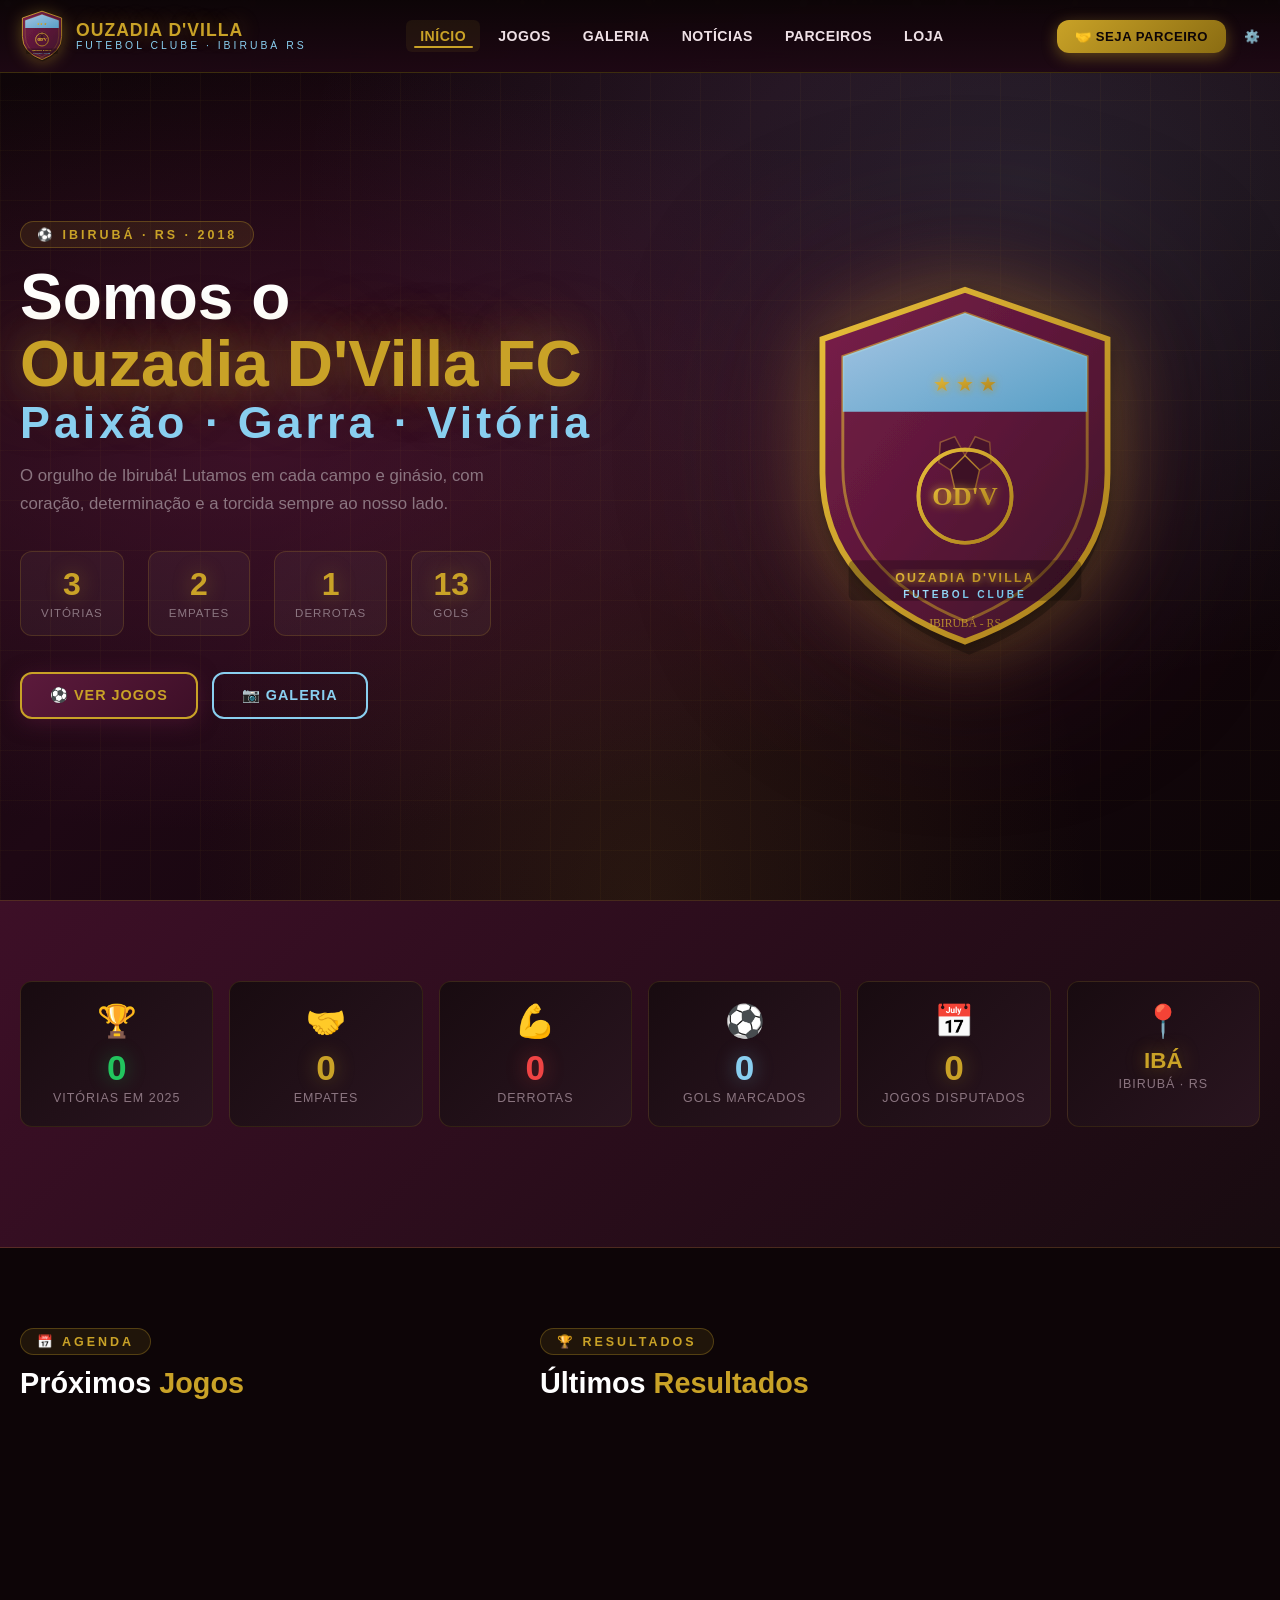
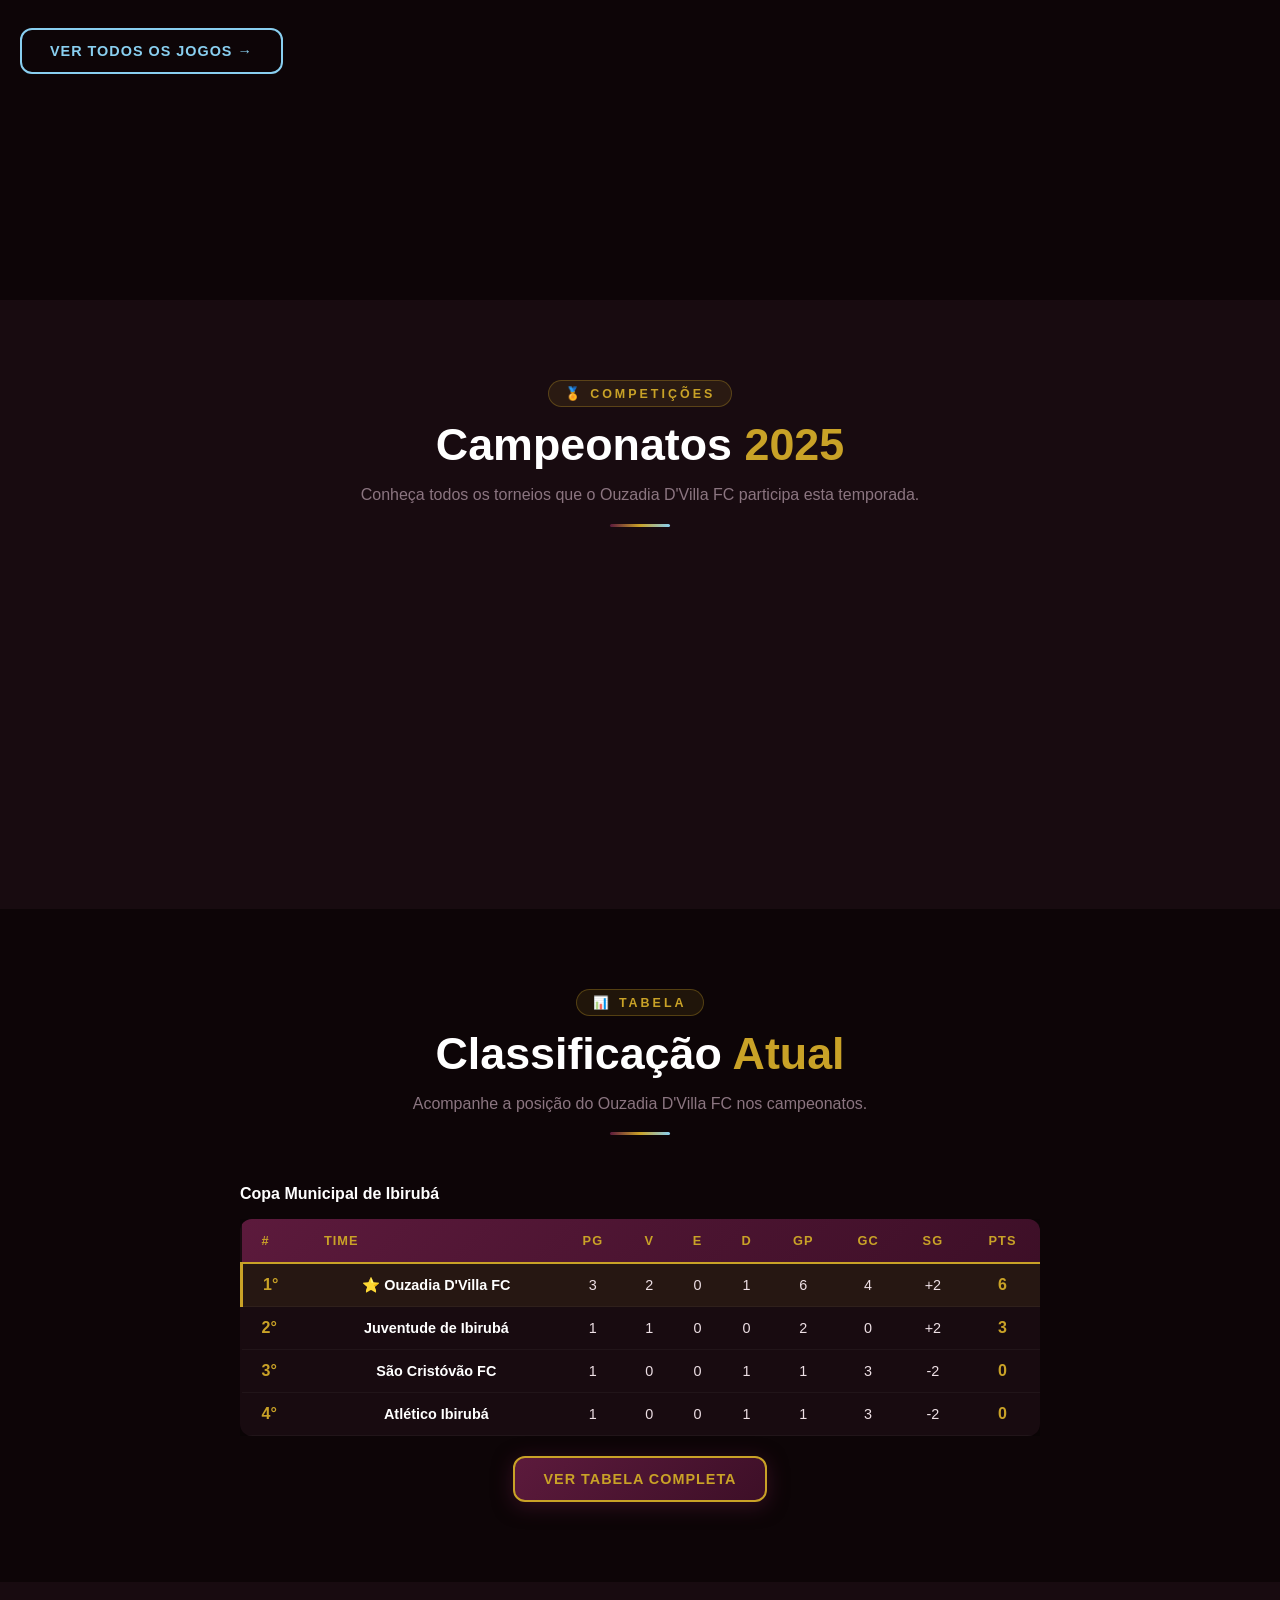
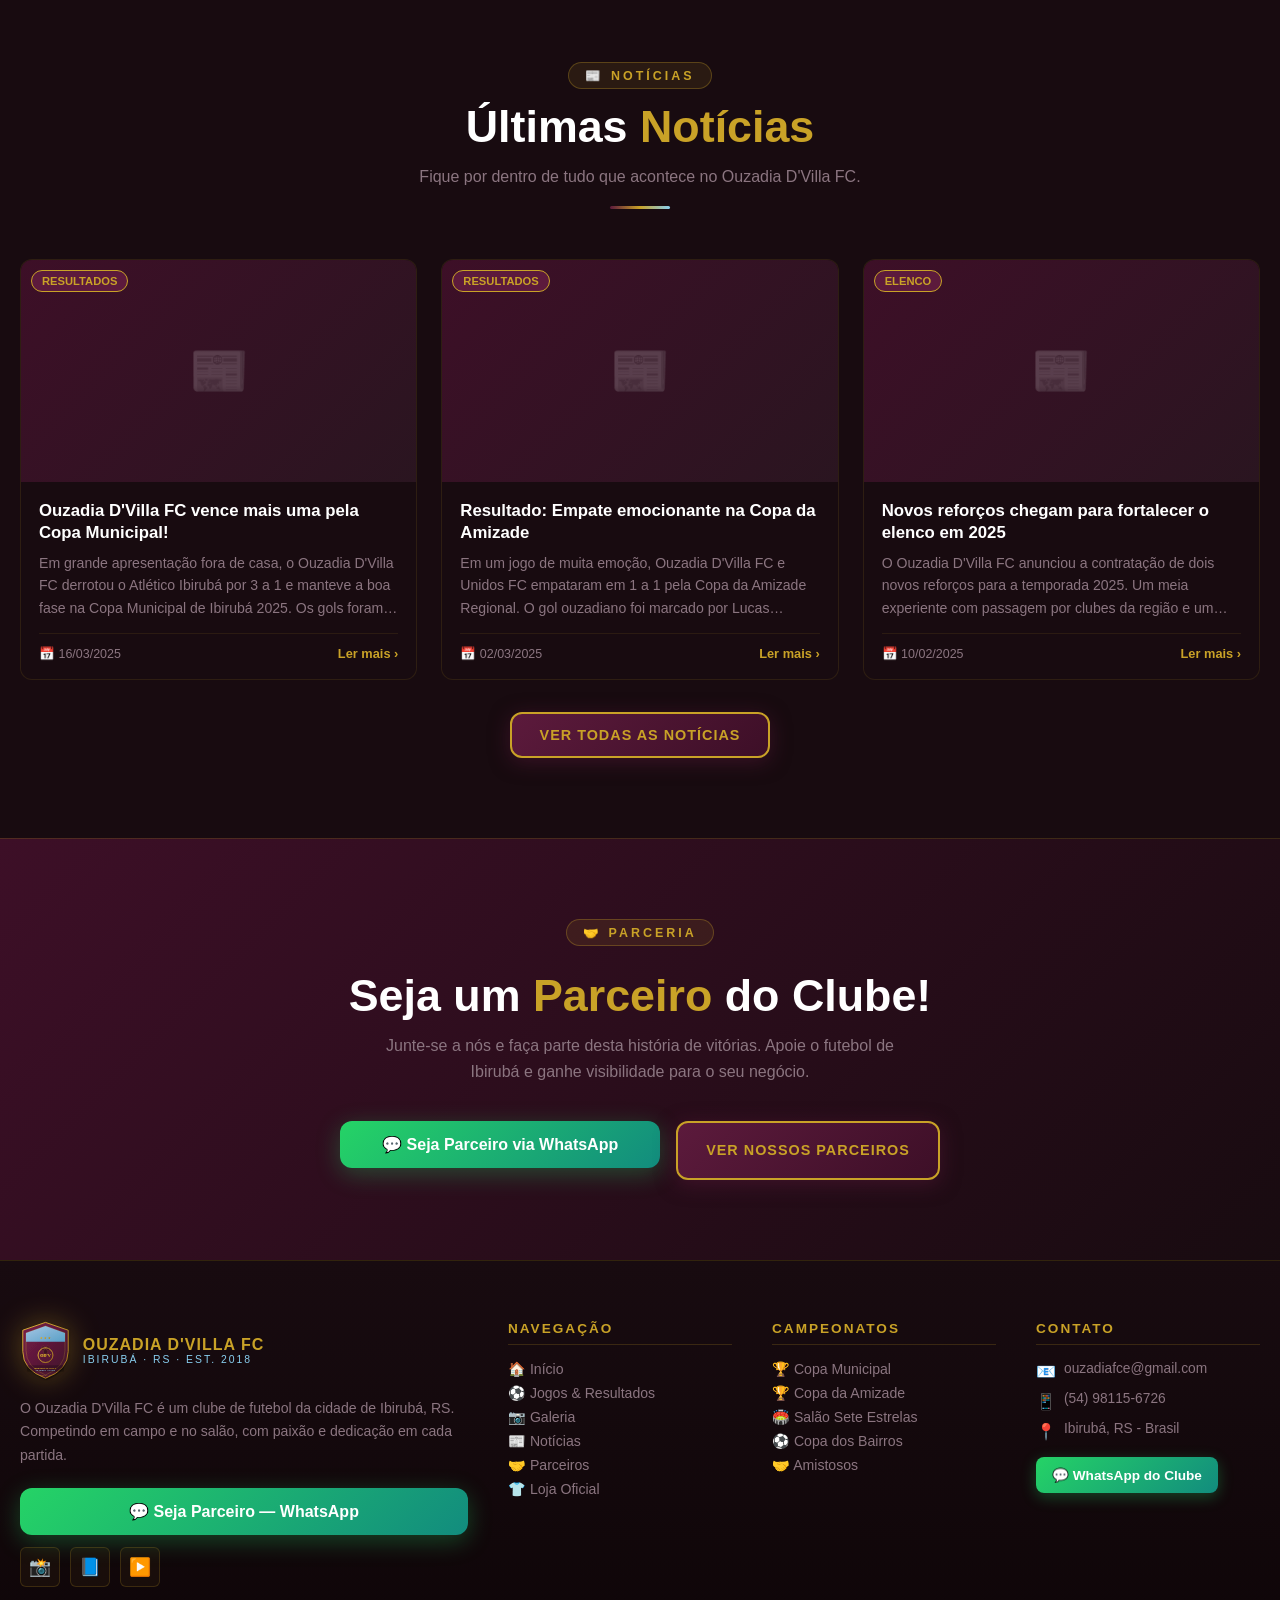
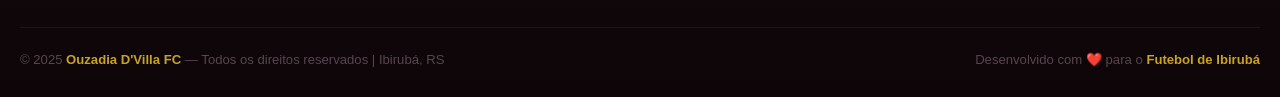
==== index.html @ b3c5124d "feat: site completo Ouzadia D'Villa FC - Ibirubá RS Site oficial completo com todas as páginas e pai" ====
<!DOCTYPE html>
<html lang="pt-BR">
<head>
  <meta charset="UTF-8">
  <meta name="viewport" content="width=device-width, initial-scale=1.0">
  <title>Ouzadia D'Villa FC - Ibirubá RS</title>
  <meta name="description" content="Site oficial do Ouzadia D'Villa FC - Ibirubá, RS. Resultados, classificação, elenco, notícias e muito mais.">
  <link rel="stylesheet" href="css/style.css">
  <link rel="icon" href="assets/escudo.svg" type="image/svg+xml">
</head>
<body data-page="home">

<!-- NAVBAR -->
<nav class="navbar">
  <div class="nav-container">
    <a href="index.html" class="nav-brand">
      <img src="assets/escudo.svg" alt="Ouzadia D'Villa FC">
      <div class="nav-brand-text">
        <span class="nav-brand-name">OUZADIA D'VILLA</span>
        <span class="nav-brand-sub">Futebol Clube · Ibirubá RS</span>
      </div>
    </a>
    <ul class="nav-links">
      <li><a href="index.html" class="active">Início</a></li>
      <li><a href="jogos.html">Jogos</a></li>
      <li><a href="galeria.html">Galeria</a></li>
      <li><a href="noticias.html">Notícias</a></li>
      <li><a href="parceiros.html">Parceiros</a></li>
      <li><a href="produtos.html">Loja</a></li>
    </ul>
    <div class="nav-actions">
      <a href="https://wa.me/54981156726?text=Olá!%20Quero%20ser%20parceiro%20do%20Ouzadia%20D'Villa%20FC!" target="_blank" class="btn-parceiro">🤝 Seja Parceiro</a>
      <a href="admin/login.html" style="color:var(--gray-light);font-size:0.8rem;text-decoration:none;margin-left:8px">⚙️</a>
    </div>
    <button class="nav-toggle" aria-label="Menu">
      <span></span><span></span><span></span>
    </button>
  </div>
</nav>

<!-- HERO -->
<section class="hero">
  <div class="hero-bg"></div>
  <div class="hero-grid"></div>
  <div class="hero-particles" id="hero-particles"></div>
  <div class="hero-content">
    <div class="hero-text">
      <div class="section-tag" style="margin-bottom:16px">⚽ Ibirubá · RS · 2018</div>
      <h1>
        <span class="line1">Somos o</span>
        <span class="line2">Ouzadia D'Villa FC</span>
        <span class="line3">Paixão · Garra · Vitória</span>
      </h1>
      <p>O orgulho de Ibirubá! Lutamos em cada campo e ginásio, com coração, determinação e a torcida sempre ao nosso lado.</p>
      <div class="hero-stats">
        <div class="hero-stat">
          <span class="num" id="stat-wins">0</span>
          <span class="label">Vitórias</span>
        </div>
        <div class="hero-stat">
          <span class="num" id="stat-draws">0</span>
          <span class="label">Empates</span>
        </div>
        <div class="hero-stat">
          <span class="num" id="stat-losses">0</span>
          <span class="label">Derrotas</span>
        </div>
        <div class="hero-stat">
          <span class="num" id="stat-goals">0</span>
          <span class="label">Gols</span>
        </div>
      </div>
      <div class="hero-actions">
        <a href="jogos.html" class="btn-primary">⚽ Ver Jogos</a>
        <a href="galeria.html" class="btn-secondary">📷 Galeria</a>
      </div>
    </div>
    <div class="hero-shield">
      <img src="assets/escudo.svg" alt="Escudo Ouzadia D'Villa FC" id="hero-shield">
    </div>
  </div>
</section>

<!-- STATS COUNTER -->
<section class="section-full" style="background:linear-gradient(135deg,var(--bordo-dark) 0%,var(--dark2) 100%);border-top:1px solid rgba(201,162,39,0.2);border-bottom:1px solid rgba(201,162,39,0.2)">
  <div class="section">
    <div class="stats-grid">
      <div class="stat-card wins">
        <span class="icon">🏆</span>
        <span class="val" data-counter="wins">0</span>
        <span class="lbl">Vitórias em 2025</span>
      </div>
      <div class="stat-card draws">
        <span class="icon">🤝</span>
        <span class="val" data-counter="draws">0</span>
        <span class="lbl">Empates</span>
      </div>
      <div class="stat-card losses">
        <span class="icon">💪</span>
        <span class="val" data-counter="losses">0</span>
        <span class="lbl">Derrotas</span>
      </div>
      <div class="stat-card goals">
        <span class="icon">⚽</span>
        <span class="val" data-counter="goalsFor">0</span>
        <span class="lbl">Gols Marcados</span>
      </div>
      <div class="stat-card">
        <span class="icon">📅</span>
        <span class="val" data-counter="total">0</span>
        <span class="lbl">Jogos Disputados</span>
      </div>
      <div class="stat-card">
        <span class="icon">📍</span>
        <span class="val" style="font-size:1.4rem">IBÁ</span>
        <span class="lbl">Ibirubá · RS</span>
      </div>
    </div>
  </div>
</section>

<!-- PRÓXIMOS JOGOS & ÚLTIMOS RESULTADOS -->
<section class="section">
  <div style="display:grid;grid-template-columns:1fr 1.5fr;gap:40px;align-items:start">
    <!-- Próximos Jogos -->
    <div>
      <div class="section-header" style="text-align:left;margin-bottom:24px">
        <span class="section-tag">📅 Agenda</span>
        <h2 class="section-title" style="font-size:1.8rem">Próximos <span>Jogos</span></h2>
      </div>
      <div id="upcoming-games"></div>
      <a href="jogos.html" class="btn-secondary" style="margin-top:16px;display:inline-flex">Ver todos os jogos →</a>
    </div>
    <!-- Últimos Resultados -->
    <div>
      <div class="section-header" style="text-align:left;margin-bottom:24px">
        <span class="section-tag">🏆 Resultados</span>
        <h2 class="section-title" style="font-size:1.8rem">Últimos <span>Resultados</span></h2>
      </div>
      <div id="last-results" style="display:grid;grid-template-columns:1fr 1fr;gap:12px"></div>
    </div>
  </div>
</section>

<!-- CAMPEONATOS -->
<div class="section-full">
  <div class="section">
    <div class="section-header">
      <span class="section-tag">🏅 Competições</span>
      <h2 class="section-title">Campeonatos <span>2025</span></h2>
      <p class="section-subtitle">Conheça todos os torneios que o Ouzadia D'Villa FC participa esta temporada.</p>
      <div class="section-line"></div>
    </div>
    <div id="championships-home" class="grid-3" style="margin-bottom:32px"></div>
  </div>
</div>

<!-- CLASSIFICAÇÃO -->
<section class="section">
  <div class="section-header">
    <span class="section-tag">📊 Tabela</span>
    <h2 class="section-title">Classificação <span>Atual</span></h2>
    <p class="section-subtitle">Acompanhe a posição do Ouzadia D'Villa FC nos campeonatos.</p>
    <div class="section-line"></div>
  </div>
  <div style="max-width:800px;margin:0 auto">
    <div id="classification-home"></div>
    <div style="text-align:center;margin-top:20px">
      <a href="jogos.html" class="btn-primary">Ver tabela completa</a>
    </div>
  </div>
</section>

<!-- NOTÍCIAS -->
<div class="section-full">
  <div class="section">
    <div class="section-header">
      <span class="section-tag">📰 Notícias</span>
      <h2 class="section-title">Últimas <span>Notícias</span></h2>
      <p class="section-subtitle">Fique por dentro de tudo que acontece no Ouzadia D'Villa FC.</p>
      <div class="section-line"></div>
    </div>
    <div id="news-home" class="grid-3"></div>
    <div style="text-align:center;margin-top:32px">
      <a href="noticias.html" class="btn-primary">Ver todas as notícias</a>
    </div>
  </div>
</div>

<!-- SEJA PARCEIRO CTA -->
<section style="padding:80px 20px;background:linear-gradient(135deg,var(--bordo-dark) 0%,var(--dark2) 100%);border-top:1px solid rgba(201,162,39,0.2);text-align:center">
  <div style="max-width:700px;margin:0 auto">
    <span class="section-tag">🤝 Parceria</span>
    <h2 class="section-title" style="margin-top:12px">Seja um <span>Parceiro</span> do Clube!</h2>
    <p class="section-subtitle" style="margin-bottom:36px">Junte-se a nós e faça parte desta história de vitórias. Apoie o futebol de Ibirubá e ganhe visibilidade para o seu negócio.</p>
    <div style="display:flex;gap:16px;justify-content:center;flex-wrap:wrap">
      <a href="https://wa.me/54981156726?text=Olá!%20Quero%20ser%20parceiro%20do%20Ouzadia%20D'Villa%20FC!" target="_blank" class="btn-parceiro-big" style="max-width:320px">
        💬 Seja Parceiro via WhatsApp
      </a>
      <a href="parceiros.html" class="btn-primary">Ver nossos parceiros</a>
    </div>
  </div>
</section>

<!-- FOOTER -->
<footer class="footer">
  <div class="footer-grid">
    <div class="footer-brand">
      <div class="footer-logo">
        <img src="assets/escudo.svg" alt="Ouzadia D'Villa FC">
        <div class="footer-logo-text">
          <div class="name">OUZADIA D'VILLA FC</div>
          <div class="sub">Ibirubá · RS · Est. 2018</div>
        </div>
      </div>
      <p class="footer-desc">O Ouzadia D'Villa FC é um clube de futebol da cidade de Ibirubá, RS. Competindo em campo e no salão, com paixão e dedicação em cada partida.</p>
      <a href="https://wa.me/54981156726?text=Olá!%20Quero%20ser%20parceiro%20do%20Ouzadia%20D'Villa%20FC!" target="_blank" class="btn-parceiro-big">💬 Seja Parceiro — WhatsApp</a>
      <div class="footer-socials">
        <a href="https://instagram.com/ouzadiadvilla" target="_blank" class="footer-social-btn" title="Instagram">📸</a>
        <a href="https://facebook.com/ouzadiadvilla" target="_blank" class="footer-social-btn" title="Facebook">📘</a>
        <a href="https://youtube.com" target="_blank" class="footer-social-btn" title="YouTube">▶️</a>
      </div>
    </div>
    <div class="footer-col">
      <h4>Navegação</h4>
      <ul class="footer-links">
        <li><a href="index.html">🏠 Início</a></li>
        <li><a href="jogos.html">⚽ Jogos & Resultados</a></li>
        <li><a href="galeria.html">📷 Galeria</a></li>
        <li><a href="noticias.html">📰 Notícias</a></li>
        <li><a href="parceiros.html">🤝 Parceiros</a></li>
        <li><a href="produtos.html">👕 Loja Oficial</a></li>
      </ul>
    </div>
    <div class="footer-col">
      <h4>Campeonatos</h4>
      <ul class="footer-links">
        <li><a href="jogos.html">🏆 Copa Municipal</a></li>
        <li><a href="jogos.html">🏆 Copa da Amizade</a></li>
        <li><a href="jogos.html">🏟️ Salão Sete Estrelas</a></li>
        <li><a href="jogos.html">⚽ Copa dos Bairros</a></li>
        <li><a href="jogos.html">🤝 Amistosos</a></li>
      </ul>
    </div>
    <div class="footer-col">
      <h4>Contato</h4>
      <div class="footer-contact-item"><span class="icon">📧</span><span>ouzadiafce@gmail.com</span></div>
      <div class="footer-contact-item"><span class="icon">📱</span><span>(54) 98115-6726</span></div>
      <div class="footer-contact-item"><span class="icon">📍</span><span>Ibirubá, RS - Brasil</span></div>
      <div style="margin-top:16px">
        <a href="https://wa.me/54981156726" target="_blank" class="btn-whatsapp" style="border-radius:8px;padding:10px 16px;font-size:0.85rem">
          💬 WhatsApp do Clube
        </a>
      </div>
    </div>
  </div>
  <div class="footer-bottom">
    <p>© 2025 <strong>Ouzadia D'Villa FC</strong> — Todos os direitos reservados | Ibirubá, RS</p>
    <p>Desenvolvido com ❤️ para o <strong>Futebol de Ibirubá</strong></p>
  </div>
</footer>

<div class="toast-container"></div>
<script src="js/data.js"></script>
<script src="js/app.js"></script>
</body>
</html>
---- css/style.css ----
/* ===== OUZADIA D'VILLA FC - MAIN STYLESHEET ===== */
/* Colors: Bordô/Vinho + Dourado + Azul Bebê */

:root {
  --bordo: #5C1A3C;
  --bordo-dark: #3D0F27;
  --bordo-deep: #1E0814;
  --bordo-light: #8B2A5A;
  --gold: #C9A227;
  --gold-light: #E8BF3A;
  --gold-dark: #8A6C12;
  --blue: #89CFF0;
  --blue-dark: #4AAED4;
  --blue-light: #C5E9FA;
  --white: #FFFFFF;
  --off-white: #F5F0F2;
  --dark: #0D0507;
  --dark2: #180B10;
  --dark3: #2A1520;
  --gray: #5A4550;
  --gray-light: #8B7580;
  --text: #EEE0E5;
  --shadow: rgba(0,0,0,0.5);
  --gold-glow: rgba(201,162,39,0.4);
  --bordo-glow: rgba(92,26,60,0.6);
  --radius: 12px;
  --radius-sm: 6px;
  --radius-lg: 20px;
  --transition: all 0.3s cubic-bezier(0.4,0,0.2,1);
}

*, *::before, *::after { box-sizing: border-box; margin: 0; padding: 0; }

html { scroll-behavior: smooth; font-size: 16px; }

body {
  font-family: 'Segoe UI', 'Helvetica Neue', Arial, sans-serif;
  background: var(--dark);
  color: var(--text);
  min-height: 100vh;
  overflow-x: hidden;
}

/* ===== SCROLLBAR ===== */
::-webkit-scrollbar { width: 8px; }
::-webkit-scrollbar-track { background: var(--dark2); }
::-webkit-scrollbar-thumb { background: var(--bordo); border-radius: 4px; }
::-webkit-scrollbar-thumb:hover { background: var(--gold); }

/* ===== NAVBAR ===== */
.navbar {
  position: fixed;
  top: 0; left: 0; right: 0;
  z-index: 1000;
  background: linear-gradient(180deg, rgba(13,5,7,0.98) 0%, rgba(30,8,20,0.95) 100%);
  backdrop-filter: blur(20px);
  -webkit-backdrop-filter: blur(20px);
  border-bottom: 1px solid rgba(201,162,39,0.25);
  transition: var(--transition);
  padding: 0;
}

.navbar.scrolled {
  background: rgba(13,5,7,0.99);
  box-shadow: 0 4px 30px var(--shadow);
  border-bottom-color: rgba(201,162,39,0.4);
}

.nav-container {
  max-width: 1400px;
  margin: 0 auto;
  display: flex;
  align-items: center;
  justify-content: space-between;
  padding: 10px 20px;
}

.nav-brand {
  display: flex;
  align-items: center;
  gap: 12px;
  text-decoration: none;
}

.nav-brand img {
  height: 52px;
  width: auto;
  filter: drop-shadow(0 2px 8px var(--gold-glow));
  transition: var(--transition);
}

.nav-brand:hover img { transform: scale(1.05); }

.nav-brand-text { display: flex; flex-direction: column; }

.nav-brand-name {
  font-size: 1.1rem;
  font-weight: 900;
  color: var(--gold);
  letter-spacing: 1px;
  text-shadow: 0 0 20px var(--gold-glow);
  line-height: 1.1;
}

.nav-brand-sub {
  font-size: 0.65rem;
  color: var(--blue);
  letter-spacing: 3px;
  text-transform: uppercase;
}

.nav-links {
  display: flex;
  align-items: center;
  gap: 4px;
  list-style: none;
}

.nav-links a {
  display: block;
  padding: 8px 14px;
  color: var(--text);
  text-decoration: none;
  font-size: 0.88rem;
  font-weight: 600;
  letter-spacing: 0.5px;
  border-radius: var(--radius-sm);
  transition: var(--transition);
  position: relative;
  text-transform: uppercase;
}

.nav-links a::after {
  content: '';
  position: absolute;
  bottom: 4px; left: 50%; right: 50%;
  height: 2px;
  background: var(--gold);
  transition: var(--transition);
  border-radius: 2px;
}

.nav-links a:hover, .nav-links a.active {
  color: var(--gold);
  background: rgba(201,162,39,0.08);
}

.nav-links a:hover::after, .nav-links a.active::after { left: 10%; right: 10%; }

.nav-actions { display: flex; align-items: center; gap: 10px; }

.btn-parceiro {
  padding: 9px 18px;
  background: linear-gradient(135deg, var(--gold) 0%, var(--gold-dark) 100%);
  color: var(--dark);
  border: none;
  border-radius: var(--radius);
  font-weight: 800;
  font-size: 0.82rem;
  cursor: pointer;
  text-decoration: none;
  display: inline-flex;
  align-items: center;
  gap: 6px;
  transition: var(--transition);
  text-transform: uppercase;
  letter-spacing: 0.5px;
  box-shadow: 0 4px 15px var(--gold-glow);
}

.btn-parceiro:hover {
  transform: translateY(-2px);
  box-shadow: 0 8px 25px var(--gold-glow);
}

.nav-toggle {
  display: none;
  flex-direction: column;
  gap: 5px;
  background: none;
  border: none;
  cursor: pointer;
  padding: 5px;
}

.nav-toggle span {
  display: block;
  width: 26px;
  height: 2px;
  background: var(--gold);
  border-radius: 2px;
  transition: var(--transition);
}

/* ===== HERO / BANNER ===== */
.hero {
  position: relative;
  min-height: 100vh;
  display: flex;
  align-items: center;
  overflow: hidden;
  background: var(--dark);
}

.hero-bg {
  position: absolute;
  inset: 0;
  background:
    radial-gradient(ellipse at 20% 50%, rgba(92,26,60,0.5) 0%, transparent 60%),
    radial-gradient(ellipse at 80% 20%, rgba(137,207,240,0.12) 0%, transparent 50%),
    radial-gradient(ellipse at 50% 100%, rgba(201,162,39,0.1) 0%, transparent 50%),
    linear-gradient(135deg, #0D0507 0%, #1E0814 40%, #0D0507 100%);
}

.hero-particles {
  position: absolute;
  inset: 0;
  overflow: hidden;
  pointer-events: none;
}

.particle {
  position: absolute;
  border-radius: 50%;
  animation: floatParticle linear infinite;
  opacity: 0;
}

@keyframes floatParticle {
  0% { transform: translateY(100vh) rotate(0deg); opacity: 0; }
  10% { opacity: 0.6; }
  90% { opacity: 0.4; }
  100% { transform: translateY(-20px) rotate(720deg); opacity: 0; }
}

.hero-grid {
  position: absolute;
  inset: 0;
  background-image:
    linear-gradient(rgba(201,162,39,0.04) 1px, transparent 1px),
    linear-gradient(90deg, rgba(201,162,39,0.04) 1px, transparent 1px);
  background-size: 50px 50px;
}

.hero-content {
  position: relative;
  z-index: 2;
  max-width: 1400px;
  margin: 0 auto;
  padding: 100px 20px 60px;
  display: grid;
  grid-template-columns: 1fr 1fr;
  gap: 60px;
  align-items: center;
  width: 100%;
}

.hero-text h1 {
  font-size: clamp(2.2rem, 5vw, 4rem);
  font-weight: 900;
  line-height: 1.05;
  margin-bottom: 16px;
}

.hero-text h1 .line1 { color: var(--white); display: block; }
.hero-text h1 .line2 {
  color: var(--gold);
  display: block;
  text-shadow: 0 0 40px var(--gold-glow), 0 0 80px var(--gold-glow);
}
.hero-text h1 .line3 { color: var(--blue); display: block; font-size: 70%; letter-spacing: 4px; }

.hero-text p {
  font-size: 1.05rem;
  color: var(--gray-light);
  margin-bottom: 32px;
  line-height: 1.7;
  max-width: 480px;
}

.hero-stats {
  display: flex;
  gap: 24px;
  margin-bottom: 36px;
}

.hero-stat {
  text-align: center;
  padding: 14px 20px;
  background: rgba(255,255,255,0.04);
  border: 1px solid rgba(201,162,39,0.2);
  border-radius: var(--radius);
  min-width: 80px;
}

.hero-stat .num {
  font-size: 2rem;
  font-weight: 900;
  color: var(--gold);
  display: block;
  text-shadow: 0 0 20px var(--gold-glow);
}

.hero-stat .label {
  font-size: 0.72rem;
  color: var(--gray-light);
  text-transform: uppercase;
  letter-spacing: 1px;
}

.hero-actions { display: flex; gap: 14px; flex-wrap: wrap; }

.btn-primary {
  padding: 13px 28px;
  background: linear-gradient(135deg, var(--bordo) 0%, var(--bordo-dark) 100%);
  color: var(--gold);
  border: 2px solid var(--gold);
  border-radius: var(--radius);
  font-weight: 800;
  font-size: 0.9rem;
  cursor: pointer;
  text-decoration: none;
  display: inline-flex;
  align-items: center;
  gap: 8px;
  transition: var(--transition);
  text-transform: uppercase;
  letter-spacing: 1px;
  box-shadow: 0 4px 20px rgba(92,26,60,0.5);
}

.btn-primary:hover {
  background: var(--gold);
  color: var(--dark);
  transform: translateY(-3px);
  box-shadow: 0 10px 30px var(--gold-glow);
}

.btn-secondary {
  padding: 13px 28px;
  background: transparent;
  color: var(--blue);
  border: 2px solid var(--blue);
  border-radius: var(--radius);
  font-weight: 700;
  font-size: 0.9rem;
  cursor: pointer;
  text-decoration: none;
  display: inline-flex;
  align-items: center;
  gap: 8px;
  transition: var(--transition);
  text-transform: uppercase;
  letter-spacing: 1px;
}

.btn-secondary:hover {
  background: var(--blue);
  color: var(--dark);
  transform: translateY(-3px);
}

.hero-shield {
  display: flex;
  justify-content: center;
  align-items: center;
  position: relative;
}

.hero-shield img {
  width: min(320px, 80vw);
  filter: drop-shadow(0 0 40px var(--gold-glow)) drop-shadow(0 0 80px rgba(92,26,60,0.5));
  animation: shieldFloat 4s ease-in-out infinite;
}

@keyframes shieldFloat {
  0%, 100% { transform: translateY(0) rotate(-1deg); }
  50% { transform: translateY(-15px) rotate(1deg); }
}

.hero-shield::before {
  content: '';
  position: absolute;
  width: 360px; height: 360px;
  border-radius: 50%;
  background: radial-gradient(circle, rgba(201,162,39,0.12) 0%, transparent 70%);
  animation: pulseGlow 3s ease-in-out infinite;
}

@keyframes pulseGlow {
  0%, 100% { transform: scale(1); opacity: 0.6; }
  50% { transform: scale(1.2); opacity: 1; }
}

/* ===== SECTIONS ===== */
.section {
  padding: 80px 20px;
  max-width: 1400px;
  margin: 0 auto;
}

.section-full { padding: 80px 20px; background: var(--dark2); }
.section-full .section { padding: 0; }

.section-header {
  text-align: center;
  margin-bottom: 50px;
}

.section-tag {
  display: inline-block;
  padding: 5px 16px;
  background: rgba(201,162,39,0.1);
  border: 1px solid rgba(201,162,39,0.3);
  border-radius: 50px;
  color: var(--gold);
  font-size: 0.78rem;
  font-weight: 700;
  letter-spacing: 3px;
  text-transform: uppercase;
  margin-bottom: 12px;
}

.section-title {
  font-size: clamp(1.8rem, 4vw, 2.8rem);
  font-weight: 900;
  color: var(--white);
  margin-bottom: 12px;
}

.section-title span { color: var(--gold); }

.section-subtitle {
  font-size: 1rem;
  color: var(--gray-light);
  max-width: 560px;
  margin: 0 auto;
  line-height: 1.6;
}

.section-line {
  width: 60px;
  height: 3px;
  background: linear-gradient(90deg, var(--bordo), var(--gold), var(--blue));
  border-radius: 2px;
  margin: 16px auto 0;
}

/* ===== CARDS ===== */
.card {
  background: linear-gradient(135deg, rgba(30,8,20,0.9) 0%, rgba(42,21,32,0.9) 100%);
  border: 1px solid rgba(201,162,39,0.15);
  border-radius: var(--radius);
  overflow: hidden;
  transition: var(--transition);
  position: relative;
}

.card::before {
  content: '';
  position: absolute;
  top: 0; left: -100%;
  width: 100%; height: 100%;
  background: linear-gradient(90deg, transparent, rgba(201,162,39,0.06), transparent);
  transition: left 0.6s ease;
}

.card:hover::before { left: 100%; }

.card:hover {
  border-color: rgba(201,162,39,0.4);
  transform: translateY(-5px);
  box-shadow: 0 20px 50px rgba(0,0,0,0.5), 0 0 30px rgba(201,162,39,0.1);
}

/* ===== GRID LAYOUTS ===== */
.grid-3 { display: grid; grid-template-columns: repeat(auto-fill, minmax(300px, 1fr)); gap: 24px; }
.grid-4 { display: grid; grid-template-columns: repeat(auto-fill, minmax(240px, 1fr)); gap: 20px; }
.grid-2 { display: grid; grid-template-columns: repeat(auto-fill, minmax(420px, 1fr)); gap: 28px; }

/* ===== GAME CARDS ===== */
.game-card {
  background: linear-gradient(135deg, var(--dark2) 0%, var(--dark3) 100%);
  border-radius: var(--radius);
  padding: 20px;
  border: 1px solid rgba(201,162,39,0.15);
  transition: var(--transition);
  position: relative;
  overflow: hidden;
}

.game-card:hover {
  border-color: rgba(201,162,39,0.4);
  box-shadow: 0 15px 40px rgba(0,0,0,0.4);
}

.game-card .result-bar {
  position: absolute;
  top: 0; left: 0;
  width: 4px; height: 100%;
  border-radius: 4px 0 0 4px;
}

.game-card.win .result-bar { background: #22c55e; }
.game-card.loss .result-bar { background: #ef4444; }
.game-card.draw .result-bar { background: var(--gold); }

.game-card-inner { padding-left: 12px; }

.game-meta {
  display: flex;
  justify-content: space-between;
  align-items: center;
  margin-bottom: 14px;
  flex-wrap: wrap;
  gap: 8px;
}

.game-badge {
  padding: 4px 10px;
  border-radius: 50px;
  font-size: 0.72rem;
  font-weight: 700;
  text-transform: uppercase;
  letter-spacing: 1px;
}

.badge-champ { background: rgba(137,207,240,0.15); color: var(--blue); border: 1px solid rgba(137,207,240,0.3); }
.badge-friendly { background: rgba(201,162,39,0.1); color: var(--gold); border: 1px solid rgba(201,162,39,0.3); }
.badge-campo { background: rgba(34,197,94,0.1); color: #22c55e; border: 1px solid rgba(34,197,94,0.3); }
.badge-salao { background: rgba(168,85,247,0.1); color: #a855f7; border: 1px solid rgba(168,85,247,0.3); }

.game-score {
  display: grid;
  grid-template-columns: 1fr auto 1fr;
  gap: 12px;
  align-items: center;
  margin-bottom: 12px;
}

.game-team {
  display: flex;
  flex-direction: column;
  gap: 4px;
}

.game-team.home { text-align: left; }
.game-team.away { text-align: right; }

.game-team-name {
  font-weight: 800;
  font-size: 1rem;
  color: var(--white);
}

.game-team.home .game-team-name { color: var(--gold); }

.game-score-box {
  text-align: center;
  padding: 10px 18px;
  background: rgba(0,0,0,0.4);
  border-radius: var(--radius-sm);
  border: 1px solid rgba(201,162,39,0.2);
}

.game-score-box .score {
  font-size: 1.8rem;
  font-weight: 900;
  color: var(--white);
  letter-spacing: 2px;
}

.game-date {
  font-size: 0.8rem;
  color: var(--gray-light);
  text-align: center;
  margin-top: 8px;
}

/* ===== CLASSIFICATION TABLE ===== */
.classification-table {
  width: 100%;
  border-collapse: collapse;
  background: var(--dark2);
  border-radius: var(--radius);
  overflow: hidden;
  box-shadow: 0 10px 40px var(--shadow);
}

.classification-table thead tr {
  background: linear-gradient(135deg, var(--bordo) 0%, var(--bordo-dark) 100%);
  border-bottom: 2px solid var(--gold);
}

.classification-table thead th {
  padding: 14px 12px;
  text-align: center;
  font-size: 0.8rem;
  font-weight: 700;
  color: var(--gold);
  text-transform: uppercase;
  letter-spacing: 1px;
  white-space: nowrap;
}

.classification-table thead th:first-child { text-align: left; padding-left: 20px; }

.classification-table tbody tr {
  border-bottom: 1px solid rgba(255,255,255,0.04);
  transition: var(--transition);
}

.classification-table tbody tr:hover { background: rgba(201,162,39,0.06); }

.classification-table tbody td {
  padding: 12px;
  text-align: center;
  font-size: 0.9rem;
  color: var(--text);
}

.classification-table tbody td:first-child { text-align: left; padding-left: 20px; }

.classification-table .pos {
  font-weight: 900;
  font-size: 1rem;
  color: var(--gold);
  min-width: 30px;
}

.classification-table .team-name { font-weight: 700; color: var(--white); }

.classification-table .pts {
  font-weight: 900;
  color: var(--gold);
  font-size: 1rem;
}

.row-highlight { background: rgba(201,162,39,0.08) !important; border-left: 3px solid var(--gold); }
.row-danger { background: rgba(239,68,68,0.06) !important; }

/* ===== CHAMPIONSHIP TABS ===== */
.champ-tabs {
  display: flex;
  gap: 8px;
  margin-bottom: 24px;
  overflow-x: auto;
  padding-bottom: 4px;
  scrollbar-width: none;
}

.champ-tabs::-webkit-scrollbar { display: none; }

.champ-tab {
  padding: 8px 20px;
  background: var(--dark3);
  border: 1px solid rgba(201,162,39,0.2);
  border-radius: 50px;
  color: var(--gray-light);
  font-size: 0.85rem;
  font-weight: 600;
  cursor: pointer;
  transition: var(--transition);
  white-space: nowrap;
}

.champ-tab.active, .champ-tab:hover {
  background: var(--bordo);
  border-color: var(--gold);
  color: var(--gold);
}

/* ===== PLAYER CARDS ===== */
.player-card {
  background: linear-gradient(180deg, var(--dark2) 0%, var(--dark3) 100%);
  border: 1px solid rgba(201,162,39,0.15);
  border-radius: var(--radius);
  overflow: hidden;
  transition: var(--transition);
  position: relative;
  cursor: pointer;
}

.player-card:hover {
  transform: translateY(-8px);
  border-color: var(--gold);
  box-shadow: 0 20px 50px rgba(0,0,0,0.5), 0 0 30px rgba(201,162,39,0.15);
}

.player-photo-wrap {
  position: relative;
  aspect-ratio: 4/5;
  overflow: hidden;
  background: linear-gradient(135deg, var(--bordo-dark), var(--dark3));
}

.player-photo-wrap img {
  width: 100%;
  height: 100%;
  object-fit: cover;
  transition: transform 0.5s ease;
}

.player-card:hover .player-photo-wrap img { transform: scale(1.08); }

.player-photo-placeholder {
  width: 100%;
  height: 100%;
  display: flex;
  align-items: center;
  justify-content: center;
  background: linear-gradient(135deg, var(--bordo-dark) 0%, var(--dark3) 100%);
  font-size: 5rem;
  color: rgba(201,162,39,0.2);
}

.player-number {
  position: absolute;
  top: 12px; right: 12px;
  width: 44px; height: 44px;
  border-radius: 50%;
  background: linear-gradient(135deg, var(--gold), var(--gold-dark));
  color: var(--dark);
  font-weight: 900;
  font-size: 1.1rem;
  display: flex;
  align-items: center;
  justify-content: center;
  box-shadow: 0 4px 15px var(--gold-glow);
}

.player-position-badge {
  position: absolute;
  bottom: 10px; left: 10px;
  padding: 4px 10px;
  border-radius: 50px;
  font-size: 0.72rem;
  font-weight: 700;
  text-transform: uppercase;
  letter-spacing: 1px;
  background: rgba(0,0,0,0.7);
  color: var(--blue);
  border: 1px solid rgba(137,207,240,0.4);
}

.player-info {
  padding: 14px 16px;
  text-align: center;
}

.player-name {
  font-weight: 800;
  font-size: 1rem;
  color: var(--white);
  margin-bottom: 4px;
}

.player-stats {
  display: flex;
  justify-content: center;
  gap: 16px;
  margin-top: 10px;
  padding-top: 10px;
  border-top: 1px solid rgba(201,162,39,0.1);
}

.player-stat-item { text-align: center; }

.player-stat-item .val {
  font-size: 1.1rem;
  font-weight: 900;
  color: var(--gold);
  display: block;
}

.player-stat-item .lbl {
  font-size: 0.68rem;
  color: var(--gray-light);
  text-transform: uppercase;
}

/* ===== NEWS CARDS ===== */
.news-card {
  background: var(--dark2);
  border: 1px solid rgba(201,162,39,0.12);
  border-radius: var(--radius);
  overflow: hidden;
  transition: var(--transition);
  cursor: pointer;
  display: flex;
  flex-direction: column;
}

.news-card:hover {
  transform: translateY(-6px);
  border-color: rgba(201,162,39,0.4);
  box-shadow: 0 20px 50px rgba(0,0,0,0.4);
}

.news-card-cover {
  position: relative;
  aspect-ratio: 16/9;
  overflow: hidden;
  background: linear-gradient(135deg, var(--bordo-dark), var(--dark3));
}

.news-card-cover img {
  width: 100%;
  height: 100%;
  object-fit: cover;
  transition: transform 0.5s ease;
}

.news-card:hover .news-card-cover img { transform: scale(1.08); }

.news-card-cover-placeholder {
  width: 100%;
  height: 100%;
  display: flex;
  align-items: center;
  justify-content: center;
  font-size: 3rem;
  color: rgba(201,162,39,0.2);
  background: linear-gradient(135deg, var(--bordo-dark), var(--dark3));
}

.news-category-badge {
  position: absolute;
  top: 10px; left: 10px;
  padding: 4px 10px;
  background: var(--bordo);
  border: 1px solid var(--gold);
  border-radius: 50px;
  color: var(--gold);
  font-size: 0.7rem;
  font-weight: 700;
  text-transform: uppercase;
}

.news-card-body {
  padding: 18px;
  flex: 1;
  display: flex;
  flex-direction: column;
}

.news-card-title {
  font-size: 1.05rem;
  font-weight: 800;
  color: var(--white);
  margin-bottom: 8px;
  line-height: 1.3;
  display: -webkit-box;
  -webkit-line-clamp: 2;
  -webkit-box-orient: vertical;
  overflow: hidden;
}

.news-card-excerpt {
  font-size: 0.88rem;
  color: var(--gray-light);
  line-height: 1.6;
  flex: 1;
  display: -webkit-box;
  -webkit-line-clamp: 3;
  -webkit-box-orient: vertical;
  overflow: hidden;
}

.news-card-footer {
  display: flex;
  justify-content: space-between;
  align-items: center;
  margin-top: 14px;
  padding-top: 12px;
  border-top: 1px solid rgba(201,162,39,0.1);
}

.news-date {
  font-size: 0.78rem;
  color: var(--gray-light);
  display: flex;
  align-items: center;
  gap: 5px;
}

.news-read-more {
  font-size: 0.8rem;
  color: var(--gold);
  font-weight: 700;
  display: flex;
  align-items: center;
  gap: 4px;
  transition: var(--transition);
}

.news-card:hover .news-read-more { gap: 8px; }

/* ===== PARTNER CARDS ===== */
.partner-card {
  background: var(--dark2);
  border: 1px solid rgba(201,162,39,0.15);
  border-radius: var(--radius-lg);
  overflow: hidden;
  transition: var(--transition);
}

.partner-card:hover {
  transform: translateY(-6px);
  border-color: var(--gold);
  box-shadow: 0 20px 60px rgba(0,0,0,0.5), 0 0 30px rgba(201,162,39,0.1);
}

.partner-cover {
  position: relative;
  height: 140px;
  overflow: hidden;
  background: linear-gradient(135deg, var(--bordo), var(--dark3));
}

.partner-cover img {
  width: 100%;
  height: 100%;
  object-fit: cover;
}

.partner-cover-placeholder {
  width: 100%;
  height: 100%;
  display: flex;
  align-items: center;
  justify-content: center;
  font-size: 2.5rem;
  color: rgba(201,162,39,0.3);
}

.partner-avatar {
  position: absolute;
  bottom: -30px; left: 20px;
  width: 66px; height: 66px;
  border-radius: 50%;
  border: 3px solid var(--dark2);
  overflow: hidden;
  background: var(--dark3);
  box-shadow: 0 4px 20px rgba(0,0,0,0.5);
}

.partner-avatar img {
  width: 100%;
  height: 100%;
  object-fit: cover;
}

.partner-avatar-placeholder {
  width: 100%;
  height: 100%;
  display: flex;
  align-items: center;
  justify-content: center;
  font-size: 1.8rem;
  background: var(--bordo);
}

.partner-body {
  padding: 44px 20px 20px;
}

.partner-name {
  font-weight: 900;
  font-size: 1.15rem;
  color: var(--white);
  margin-bottom: 4px;
}

.partner-category {
  font-size: 0.8rem;
  color: var(--blue);
  font-weight: 600;
  margin-bottom: 10px;
  display: flex;
  align-items: center;
  gap: 5px;
}

.partner-desc {
  font-size: 0.88rem;
  color: var(--gray-light);
  line-height: 1.6;
  margin-bottom: 12px;
  display: -webkit-box;
  -webkit-line-clamp: 3;
  -webkit-box-orient: vertical;
  overflow: hidden;
}

.partner-hours {
  font-size: 0.8rem;
  color: var(--gray-light);
  display: flex;
  align-items: center;
  gap: 6px;
  margin-bottom: 16px;
  padding: 8px 12px;
  background: rgba(255,255,255,0.03);
  border-radius: var(--radius-sm);
  border: 1px solid rgba(255,255,255,0.06);
}

.partner-actions { display: flex; gap: 8px; flex-wrap: wrap; }

.btn-call {
  flex: 1;
  padding: 10px 14px;
  background: rgba(34,197,94,0.1);
  border: 1px solid rgba(34,197,94,0.4);
  color: #22c55e;
  border-radius: var(--radius-sm);
  font-weight: 700;
  font-size: 0.85rem;
  cursor: pointer;
  text-decoration: none;
  display: inline-flex;
  align-items: center;
  justify-content: center;
  gap: 6px;
  transition: var(--transition);
}

.btn-call:hover {
  background: #22c55e;
  color: var(--dark);
}

.btn-whatsapp {
  flex: 2;
  padding: 10px 14px;
  background: linear-gradient(135deg, #25D366 0%, #128C7E 100%);
  color: var(--white);
  border: none;
  border-radius: var(--radius-sm);
  font-weight: 800;
  font-size: 0.9rem;
  cursor: pointer;
  text-decoration: none;
  display: inline-flex;
  align-items: center;
  justify-content: center;
  gap: 8px;
  transition: var(--transition);
  box-shadow: 0 4px 15px rgba(37,211,102,0.3);
}

.btn-whatsapp:hover {
  transform: scale(1.03);
  box-shadow: 0 8px 25px rgba(37,211,102,0.4);
}

.partner-social {
  display: flex;
  gap: 8px;
  margin-top: 14px;
  padding-top: 14px;
  border-top: 1px solid rgba(201,162,39,0.1);
}

.social-btn {
  width: 36px; height: 36px;
  border-radius: var(--radius-sm);
  display: flex;
  align-items: center;
  justify-content: center;
  text-decoration: none;
  font-size: 1rem;
  transition: var(--transition);
  border: 1px solid rgba(255,255,255,0.1);
  background: rgba(255,255,255,0.04);
  color: var(--gray-light);
}

.social-btn:hover { transform: scale(1.1); border-color: var(--gold); color: var(--gold); }

/* ===== PRODUCT CARDS ===== */
.product-card {
  background: var(--dark2);
  border: 1px solid rgba(201,162,39,0.15);
  border-radius: var(--radius);
  overflow: hidden;
  transition: var(--transition);
  display: flex;
  flex-direction: column;
}

.product-card:hover {
  transform: translateY(-6px);
  border-color: rgba(201,162,39,0.4);
  box-shadow: 0 20px 50px rgba(0,0,0,0.4);
}

.product-image-wrap {
  position: relative;
  aspect-ratio: 1;
  overflow: hidden;
  background: linear-gradient(135deg, var(--dark3), var(--bordo-dark));
}

.product-image-wrap img {
  width: 100%;
  height: 100%;
  object-fit: cover;
  transition: transform 0.5s ease;
}

.product-card:hover .product-image-wrap img { transform: scale(1.06); }

.product-image-placeholder {
  width: 100%;
  height: 100%;
  display: flex;
  align-items: center;
  justify-content: center;
  font-size: 4rem;
  color: rgba(201,162,39,0.2);
}

.product-badge-new {
  position: absolute;
  top: 10px; left: 10px;
  padding: 4px 10px;
  background: var(--bordo);
  border: 1px solid var(--gold);
  border-radius: 50px;
  color: var(--gold);
  font-size: 0.7rem;
  font-weight: 800;
  text-transform: uppercase;
}

.product-body {
  padding: 16px;
  flex: 1;
  display: flex;
  flex-direction: column;
}

.product-name {
  font-weight: 800;
  font-size: 1rem;
  color: var(--white);
  margin-bottom: 6px;
}

.product-desc {
  font-size: 0.84rem;
  color: var(--gray-light);
  flex: 1;
  margin-bottom: 12px;
  line-height: 1.5;
}

.product-price {
  font-size: 1.4rem;
  font-weight: 900;
  color: var(--gold);
  margin-bottom: 12px;
  text-shadow: 0 0 20px var(--gold-glow);
}

.product-price .prefix {
  font-size: 0.9rem;
  font-weight: 600;
  vertical-align: super;
  margin-right: 2px;
}

.product-actions { display: flex; gap: 8px; }

.btn-cart {
  flex: 1;
  padding: 10px;
  background: rgba(201,162,39,0.1);
  border: 1px solid rgba(201,162,39,0.4);
  color: var(--gold);
  border-radius: var(--radius-sm);
  font-weight: 700;
  font-size: 0.85rem;
  cursor: pointer;
  display: flex;
  align-items: center;
  justify-content: center;
  gap: 6px;
  transition: var(--transition);
}

.btn-cart:hover { background: var(--gold); color: var(--dark); }

.btn-buy {
  flex: 2;
  padding: 10px;
  background: linear-gradient(135deg, #25D366 0%, #128C7E 100%);
  color: var(--white);
  border: none;
  border-radius: var(--radius-sm);
  font-weight: 800;
  font-size: 0.88rem;
  cursor: pointer;
  display: flex;
  align-items: center;
  justify-content: center;
  gap: 6px;
  transition: var(--transition);
}

.btn-buy:hover { filter: brightness(1.1); transform: scale(1.02); }

/* ===== GALLERY ===== */
.gallery-grid {
  display: grid;
  grid-template-columns: repeat(auto-fill, minmax(220px, 1fr));
  gap: 12px;
}

.gallery-item {
  position: relative;
  aspect-ratio: 1;
  overflow: hidden;
  border-radius: var(--radius-sm);
  cursor: pointer;
  background: var(--dark3);
}

.gallery-item img {
  width: 100%;
  height: 100%;
  object-fit: cover;
  transition: transform 0.4s ease;
}

.gallery-item:hover img { transform: scale(1.08); }

.gallery-item-overlay {
  position: absolute;
  inset: 0;
  background: linear-gradient(0deg, rgba(0,0,0,0.7) 0%, transparent 60%);
  opacity: 0;
  transition: var(--transition);
  display: flex;
  align-items: flex-end;
  padding: 12px;
}

.gallery-item:hover .gallery-item-overlay { opacity: 1; }

.gallery-item-overlay span {
  color: var(--white);
  font-size: 0.85rem;
  font-weight: 600;
}

/* ===== ALBUM CARDS ===== */
.album-card {
  position: relative;
  border-radius: var(--radius);
  overflow: hidden;
  cursor: pointer;
  aspect-ratio: 4/3;
  background: var(--dark3);
  transition: var(--transition);
}

.album-card:hover { transform: scale(1.02); box-shadow: 0 20px 50px rgba(0,0,0,0.5); }

.album-card img {
  width: 100%;
  height: 100%;
  object-fit: cover;
  transition: transform 0.4s ease;
}

.album-card:hover img { transform: scale(1.06); }

.album-card-overlay {
  position: absolute;
  inset: 0;
  background: linear-gradient(0deg, rgba(0,0,0,0.85) 0%, rgba(0,0,0,0.2) 60%, transparent 100%);
  display: flex;
  flex-direction: column;
  justify-content: flex-end;
  padding: 20px;
}

.album-name {
  font-size: 1.15rem;
  font-weight: 900;
  color: var(--white);
  margin-bottom: 4px;
}

.album-count {
  font-size: 0.8rem;
  color: var(--gold);
  font-weight: 600;
}

/* ===== TABS ===== */
.tabs {
  display: flex;
  gap: 4px;
  margin-bottom: 28px;
  background: var(--dark2);
  padding: 6px;
  border-radius: var(--radius);
  border: 1px solid rgba(201,162,39,0.12);
  flex-wrap: wrap;
}

.tab-btn {
  padding: 9px 20px;
  background: transparent;
  border: none;
  border-radius: var(--radius-sm);
  color: var(--gray-light);
  font-size: 0.88rem;
  font-weight: 600;
  cursor: pointer;
  transition: var(--transition);
  display: flex;
  align-items: center;
  gap: 6px;
}

.tab-btn.active, .tab-btn:hover {
  background: var(--bordo);
  color: var(--gold);
}

.tab-btn.active {
  box-shadow: 0 4px 15px rgba(92,26,60,0.4);
}

.tab-panel { display: none; animation: fadeIn 0.3s ease; }
.tab-panel.active { display: block; }

/* ===== FILTERS ===== */
.filters {
  display: flex;
  gap: 10px;
  margin-bottom: 24px;
  flex-wrap: wrap;
  align-items: center;
}

.filter-group { display: flex; gap: 8px; }

.filter-select {
  padding: 8px 14px;
  background: var(--dark3);
  border: 1px solid rgba(201,162,39,0.2);
  border-radius: var(--radius-sm);
  color: var(--text);
  font-size: 0.85rem;
  cursor: pointer;
  outline: none;
  transition: var(--transition);
}

.filter-select:focus, .filter-select:hover { border-color: var(--gold); }

.filter-btn {
  padding: 8px 14px;
  border-radius: var(--radius-sm);
  font-size: 0.82rem;
  font-weight: 700;
  cursor: pointer;
  transition: var(--transition);
  border: 1px solid rgba(201,162,39,0.2);
  background: var(--dark3);
  color: var(--text);
}

.filter-btn.active, .filter-btn:hover {
  background: var(--bordo);
  border-color: var(--gold);
  color: var(--gold);
}

/* ===== STATS CARDS ===== */
.stats-grid {
  display: grid;
  grid-template-columns: repeat(auto-fit, minmax(140px, 1fr));
  gap: 16px;
  margin-bottom: 40px;
}

.stat-card {
  background: linear-gradient(135deg, var(--dark2) 0%, var(--dark3) 100%);
  border: 1px solid rgba(201,162,39,0.15);
  border-radius: var(--radius);
  padding: 20px;
  text-align: center;
  transition: var(--transition);
}

.stat-card:hover {
  border-color: rgba(201,162,39,0.4);
  box-shadow: 0 10px 30px rgba(0,0,0,0.3);
}

.stat-card .icon {
  font-size: 2rem;
  margin-bottom: 8px;
  display: block;
}

.stat-card .val {
  font-size: 2.2rem;
  font-weight: 900;
  color: var(--gold);
  display: block;
  text-shadow: 0 0 20px var(--gold-glow);
}

.stat-card .lbl {
  font-size: 0.78rem;
  color: var(--gray-light);
  text-transform: uppercase;
  letter-spacing: 1px;
  margin-top: 4px;
}

.stat-card.wins .val { color: #22c55e; text-shadow: 0 0 20px rgba(34,197,94,0.4); }
.stat-card.losses .val { color: #ef4444; text-shadow: 0 0 20px rgba(239,68,68,0.4); }
.stat-card.draws .val { color: var(--gold); }
.stat-card.goals .val { color: var(--blue); text-shadow: 0 0 20px rgba(137,207,240,0.4); }

/* ===== MODAL ===== */
.modal-overlay {
  display: none;
  position: fixed;
  inset: 0;
  background: rgba(0,0,0,0.85);
  z-index: 9000;
  backdrop-filter: blur(10px);
  animation: fadeIn 0.2s ease;
  align-items: center;
  justify-content: center;
  padding: 20px;
}

.modal-overlay.open { display: flex; }

.modal {
  background: linear-gradient(135deg, var(--dark2) 0%, var(--dark3) 100%);
  border: 1px solid rgba(201,162,39,0.3);
  border-radius: var(--radius-lg);
  max-width: 700px;
  width: 100%;
  max-height: 90vh;
  overflow-y: auto;
  animation: slideUp 0.3s cubic-bezier(0.4,0,0.2,1);
  box-shadow: 0 30px 80px rgba(0,0,0,0.7), 0 0 60px rgba(201,162,39,0.1);
}

.modal-large { max-width: 1000px; }

.modal-header {
  padding: 20px 24px;
  border-bottom: 1px solid rgba(201,162,39,0.15);
  display: flex;
  align-items: center;
  justify-content: space-between;
  position: sticky;
  top: 0;
  background: inherit;
  z-index: 1;
}

.modal-title {
  font-size: 1.2rem;
  font-weight: 900;
  color: var(--white);
}

.modal-close {
  width: 36px; height: 36px;
  border-radius: 50%;
  background: rgba(255,255,255,0.06);
  border: 1px solid rgba(255,255,255,0.1);
  color: var(--text);
  font-size: 1.2rem;
  cursor: pointer;
  display: flex;
  align-items: center;
  justify-content: center;
  transition: var(--transition);
}

.modal-close:hover { background: rgba(239,68,68,0.2); border-color: #ef4444; color: #ef4444; }

.modal-body { padding: 24px; }

/* ===== CART ===== */
.cart-btn {
  position: fixed;
  bottom: 24px; right: 24px;
  width: 60px; height: 60px;
  border-radius: 50%;
  background: linear-gradient(135deg, var(--gold), var(--gold-dark));
  color: var(--dark);
  border: none;
  font-size: 1.5rem;
  cursor: pointer;
  box-shadow: 0 8px 30px var(--gold-glow);
  display: flex;
  align-items: center;
  justify-content: center;
  transition: var(--transition);
  z-index: 999;
}

.cart-btn:hover { transform: scale(1.1); box-shadow: 0 12px 40px var(--gold-glow); }

.cart-count {
  position: absolute;
  top: -5px; right: -5px;
  width: 22px; height: 22px;
  border-radius: 50%;
  background: var(--bordo);
  border: 2px solid var(--dark);
  color: var(--white);
  font-size: 0.7rem;
  font-weight: 900;
  display: flex;
  align-items: center;
  justify-content: center;
}

/* ===== FOOTER ===== */
.footer {
  background: linear-gradient(180deg, var(--dark2) 0%, var(--dark) 100%);
  border-top: 1px solid rgba(201,162,39,0.2);
  padding: 60px 20px 30px;
}

.footer-grid {
  max-width: 1400px;
  margin: 0 auto;
  display: grid;
  grid-template-columns: 2fr 1fr 1fr 1fr;
  gap: 40px;
  margin-bottom: 40px;
}

.footer-brand { display: flex; flex-direction: column; }

.footer-logo { display: flex; align-items: center; gap: 12px; margin-bottom: 16px; }

.footer-logo img { height: 60px; filter: drop-shadow(0 0 15px var(--gold-glow)); }

.footer-logo-text .name {
  font-size: 1rem;
  font-weight: 900;
  color: var(--gold);
  letter-spacing: 1px;
}

.footer-logo-text .sub {
  font-size: 0.65rem;
  color: var(--blue);
  letter-spacing: 2px;
  text-transform: uppercase;
}

.footer-desc {
  font-size: 0.88rem;
  color: var(--gray-light);
  line-height: 1.7;
  margin-bottom: 20px;
}

.footer-socials { display: flex; gap: 10px; }

.footer-social-btn {
  width: 40px; height: 40px;
  border-radius: var(--radius-sm);
  border: 1px solid rgba(201,162,39,0.2);
  background: rgba(201,162,39,0.05);
  color: var(--gray-light);
  display: flex;
  align-items: center;
  justify-content: center;
  text-decoration: none;
  font-size: 1.1rem;
  transition: var(--transition);
}

.footer-social-btn:hover { border-color: var(--gold); color: var(--gold); background: rgba(201,162,39,0.1); }

.footer-col h4 {
  font-size: 0.85rem;
  font-weight: 800;
  color: var(--gold);
  text-transform: uppercase;
  letter-spacing: 2px;
  margin-bottom: 16px;
  padding-bottom: 8px;
  border-bottom: 1px solid rgba(201,162,39,0.2);
}

.footer-links { list-style: none; display: flex; flex-direction: column; gap: 8px; }

.footer-links a {
  color: var(--gray-light);
  text-decoration: none;
  font-size: 0.88rem;
  transition: var(--transition);
  display: flex;
  align-items: center;
  gap: 6px;
}

.footer-links a:hover { color: var(--gold); padding-left: 4px; }

.footer-contact-item {
  display: flex;
  align-items: flex-start;
  gap: 8px;
  margin-bottom: 10px;
  font-size: 0.86rem;
  color: var(--gray-light);
}

.footer-contact-item .icon { color: var(--gold); margin-top: 1px; font-size: 1rem; }

.footer-bottom {
  max-width: 1400px;
  margin: 0 auto;
  padding-top: 24px;
  border-top: 1px solid rgba(255,255,255,0.06);
  display: flex;
  justify-content: space-between;
  align-items: center;
  flex-wrap: gap;
  gap: 12px;
}

.footer-bottom p { font-size: 0.82rem; color: var(--gray); }

.footer-bottom strong { color: var(--gold); }

.btn-parceiro-big {
  padding: 14px 28px;
  background: linear-gradient(135deg, #25D366 0%, #128C7E 100%);
  color: var(--white);
  border: none;
  border-radius: var(--radius);
  font-weight: 800;
  font-size: 1rem;
  cursor: pointer;
  text-decoration: none;
  display: inline-flex;
  align-items: center;
  gap: 8px;
  transition: var(--transition);
  box-shadow: 0 6px 25px rgba(37,211,102,0.3);
  width: 100%;
  justify-content: center;
  margin-bottom: 12px;
}

.btn-parceiro-big:hover {
  transform: scale(1.02);
  box-shadow: 0 10px 35px rgba(37,211,102,0.4);
}

/* ===== PAGE HEADER ===== */
.page-header {
  padding: 120px 20px 50px;
  background: linear-gradient(180deg, var(--dark) 0%, var(--dark2) 100%);
  border-bottom: 1px solid rgba(201,162,39,0.15);
  position: relative;
  overflow: hidden;
  text-align: center;
}

.page-header::before {
  content: '';
  position: absolute;
  inset: 0;
  background:
    radial-gradient(ellipse at 30% 50%, rgba(92,26,60,0.3) 0%, transparent 60%),
    radial-gradient(ellipse at 70% 30%, rgba(137,207,240,0.08) 0%, transparent 50%);
}

.page-header-content { position: relative; z-index: 1; }

.page-header h1 {
  font-size: clamp(2rem, 5vw, 3.5rem);
  font-weight: 900;
  color: var(--white);
  margin-bottom: 12px;
}

.page-header h1 span { color: var(--gold); }

.page-header p {
  font-size: 1rem;
  color: var(--gray-light);
  max-width: 600px;
  margin: 0 auto;
}

.breadcrumb {
  display: flex;
  align-items: center;
  justify-content: center;
  gap: 8px;
  margin-top: 16px;
  font-size: 0.84rem;
  color: var(--gray-light);
}

.breadcrumb a { color: var(--gold); text-decoration: none; }
.breadcrumb span { color: var(--gray); }

/* ===== ANIMATIONS ===== */
@keyframes fadeIn {
  from { opacity: 0; }
  to { opacity: 1; }
}

@keyframes slideUp {
  from { opacity: 0; transform: translateY(30px); }
  to { opacity: 1; transform: translateY(0); }
}

@keyframes slideDown {
  from { opacity: 0; transform: translateY(-20px); }
  to { opacity: 1; transform: translateY(0); }
}

@keyframes slideLeft {
  from { opacity: 0; transform: translateX(30px); }
  to { opacity: 1; transform: translateX(0); }
}

@keyframes scaleIn {
  from { opacity: 0; transform: scale(0.9); }
  to { opacity: 1; transform: scale(1); }
}

@keyframes shimmer {
  0% { background-position: -200% 0; }
  100% { background-position: 200% 0; }
}

@keyframes pulse {
  0%, 100% { box-shadow: 0 0 0 0 var(--gold-glow); }
  50% { box-shadow: 0 0 0 12px transparent; }
}

@keyframes spin {
  to { transform: rotate(360deg); }
}

@keyframes bounce {
  0%, 100% { transform: translateY(0); }
  50% { transform: translateY(-8px); }
}

.animate-on-scroll {
  opacity: 0;
  transform: translateY(30px);
  transition: opacity 0.6s ease, transform 0.6s ease;
}

.animate-on-scroll.visible {
  opacity: 1;
  transform: translateY(0);
}

.animate-delay-1 { transition-delay: 0.1s; }
.animate-delay-2 { transition-delay: 0.2s; }
.animate-delay-3 { transition-delay: 0.3s; }
.animate-delay-4 { transition-delay: 0.4s; }
.animate-delay-5 { transition-delay: 0.5s; }

.skeleton {
  background: linear-gradient(90deg, var(--dark3) 25%, var(--dark2) 50%, var(--dark3) 75%);
  background-size: 200% 100%;
  animation: shimmer 1.5s infinite;
  border-radius: var(--radius-sm);
}

/* ===== NOTIFICATION TOAST ===== */
.toast-container {
  position: fixed;
  bottom: 24px; left: 50%;
  transform: translateX(-50%);
  z-index: 9999;
  display: flex;
  flex-direction: column;
  gap: 8px;
  pointer-events: none;
}

.toast {
  padding: 12px 24px;
  border-radius: var(--radius);
  font-weight: 700;
  font-size: 0.9rem;
  animation: slideUp 0.3s ease;
  pointer-events: all;
  box-shadow: 0 10px 30px rgba(0,0,0,0.5);
  display: flex;
  align-items: center;
  gap: 8px;
  min-width: 240px;
  justify-content: center;
}

.toast.success {
  background: linear-gradient(135deg, #22c55e, #16a34a);
  color: white;
}

.toast.error {
  background: linear-gradient(135deg, #ef4444, #dc2626);
  color: white;
}

.toast.info {
  background: linear-gradient(135deg, var(--bordo), var(--bordo-dark));
  border: 1px solid var(--gold);
  color: var(--gold);
}

/* ===== LIGHTBOX ===== */
.lightbox {
  display: none;
  position: fixed;
  inset: 0;
  background: rgba(0,0,0,0.95);
  z-index: 9999;
  align-items: center;
  justify-content: center;
  padding: 20px;
}

.lightbox.open { display: flex; }

.lightbox img {
  max-width: 90vw;
  max-height: 90vh;
  object-fit: contain;
  border-radius: var(--radius);
  box-shadow: 0 30px 80px rgba(0,0,0,0.9);
  animation: scaleIn 0.3s ease;
}

.lightbox-close {
  position: absolute;
  top: 20px; right: 20px;
  width: 44px; height: 44px;
  border-radius: 50%;
  background: rgba(255,255,255,0.1);
  border: 1px solid rgba(255,255,255,0.2);
  color: var(--white);
  font-size: 1.5rem;
  cursor: pointer;
  display: flex;
  align-items: center;
  justify-content: center;
  transition: var(--transition);
}

.lightbox-close:hover { background: rgba(239,68,68,0.5); }

.lightbox-prev, .lightbox-next {
  position: absolute;
  top: 50%;
  transform: translateY(-50%);
  width: 50px; height: 50px;
  border-radius: 50%;
  background: rgba(255,255,255,0.1);
  border: 1px solid rgba(255,255,255,0.2);
  color: var(--white);
  font-size: 1.5rem;
  cursor: pointer;
  display: flex;
  align-items: center;
  justify-content: center;
  transition: var(--transition);
}

.lightbox-prev { left: 20px; }
.lightbox-next { right: 20px; }
.lightbox-prev:hover, .lightbox-next:hover { background: rgba(201,162,39,0.3); border-color: var(--gold); }

/* ===== SEARCH BOX ===== */
.search-box {
  position: relative;
  max-width: 400px;
}

.search-box input {
  width: 100%;
  padding: 10px 16px 10px 42px;
  background: var(--dark3);
  border: 1px solid rgba(201,162,39,0.2);
  border-radius: var(--radius-sm);
  color: var(--text);
  font-size: 0.9rem;
  outline: none;
  transition: var(--transition);
}

.search-box input:focus { border-color: var(--gold); }

.search-box .search-icon {
  position: absolute;
  left: 14px; top: 50%;
  transform: translateY(-50%);
  color: var(--gray);
  font-size: 1rem;
}

/* ===== EMPTY STATE ===== */
.empty-state {
  text-align: center;
  padding: 60px 20px;
  color: var(--gray-light);
}

.empty-state .icon {
  font-size: 4rem;
  display: block;
  margin-bottom: 16px;
  opacity: 0.4;
}

.empty-state h3 {
  font-size: 1.2rem;
  color: var(--text);
  margin-bottom: 8px;
}

/* ===== LOADING ===== */
.loading-spinner {
  display: flex;
  align-items: center;
  justify-content: center;
  padding: 40px;
}

.spinner {
  width: 40px; height: 40px;
  border: 3px solid rgba(201,162,39,0.2);
  border-top-color: var(--gold);
  border-radius: 50%;
  animation: spin 0.8s linear infinite;
}

/* ===== UPCOMING GAMES WIDGET ===== */
.upcoming-game {
  display: flex;
  align-items: center;
  gap: 16px;
  padding: 16px;
  background: rgba(255,255,255,0.03);
  border: 1px solid rgba(201,162,39,0.1);
  border-radius: var(--radius-sm);
  margin-bottom: 10px;
  transition: var(--transition);
}

.upcoming-game:hover { border-color: rgba(201,162,39,0.3); background: rgba(201,162,39,0.04); }

.upcoming-date {
  text-align: center;
  min-width: 50px;
  padding: 8px;
  background: var(--bordo);
  border-radius: var(--radius-sm);
  border: 1px solid rgba(201,162,39,0.2);
}

.upcoming-date .day { font-size: 1.4rem; font-weight: 900; color: var(--gold); line-height: 1; }
.upcoming-date .month { font-size: 0.65rem; color: var(--text); text-transform: uppercase; letter-spacing: 1px; }

.upcoming-info { flex: 1; }
.upcoming-teams { font-weight: 700; color: var(--white); font-size: 0.95rem; }
.upcoming-champ { font-size: 0.8rem; color: var(--gray-light); margin-top: 2px; }
.upcoming-venue { font-size: 0.75rem; color: var(--blue); margin-top: 2px; }

/* ===== RESPONSIVE ===== */
@media (max-width: 1024px) {
  .hero-content { grid-template-columns: 1fr; text-align: center; gap: 40px; }
  .hero-text p { margin: 0 auto 32px; }
  .hero-stats { justify-content: center; }
  .hero-actions { justify-content: center; }
  .hero-shield { order: -1; }
  .footer-grid { grid-template-columns: 1fr 1fr; }
}

@media (max-width: 768px) {
  .nav-links {
    display: none;
    flex-direction: column;
    position: fixed;
    top: 72px; left: 0; right: 0;
    background: rgba(13,5,7,0.98);
    backdrop-filter: blur(20px);
    padding: 16px 20px;
    border-bottom: 1px solid rgba(201,162,39,0.2);
    gap: 4px;
    z-index: 999;
  }
  .nav-links.open { display: flex; animation: slideDown 0.3s ease; }
  .nav-toggle { display: flex; }
  .nav-actions { display: none; }
  .grid-3, .grid-2 { grid-template-columns: 1fr; }
  .grid-4 { grid-template-columns: repeat(2, 1fr); }
  .footer-grid { grid-template-columns: 1fr; }
  .section { padding: 50px 16px; }
  .tabs { overflow-x: auto; flex-wrap: nowrap; }
  .hero-stats { flex-wrap: wrap; justify-content: center; }
}

@media (max-width: 480px) {
  .grid-4 { grid-template-columns: 1fr; }
  .game-score { gap: 8px; }
  .partner-actions { flex-direction: column; }
  .product-actions { flex-direction: column; }
}
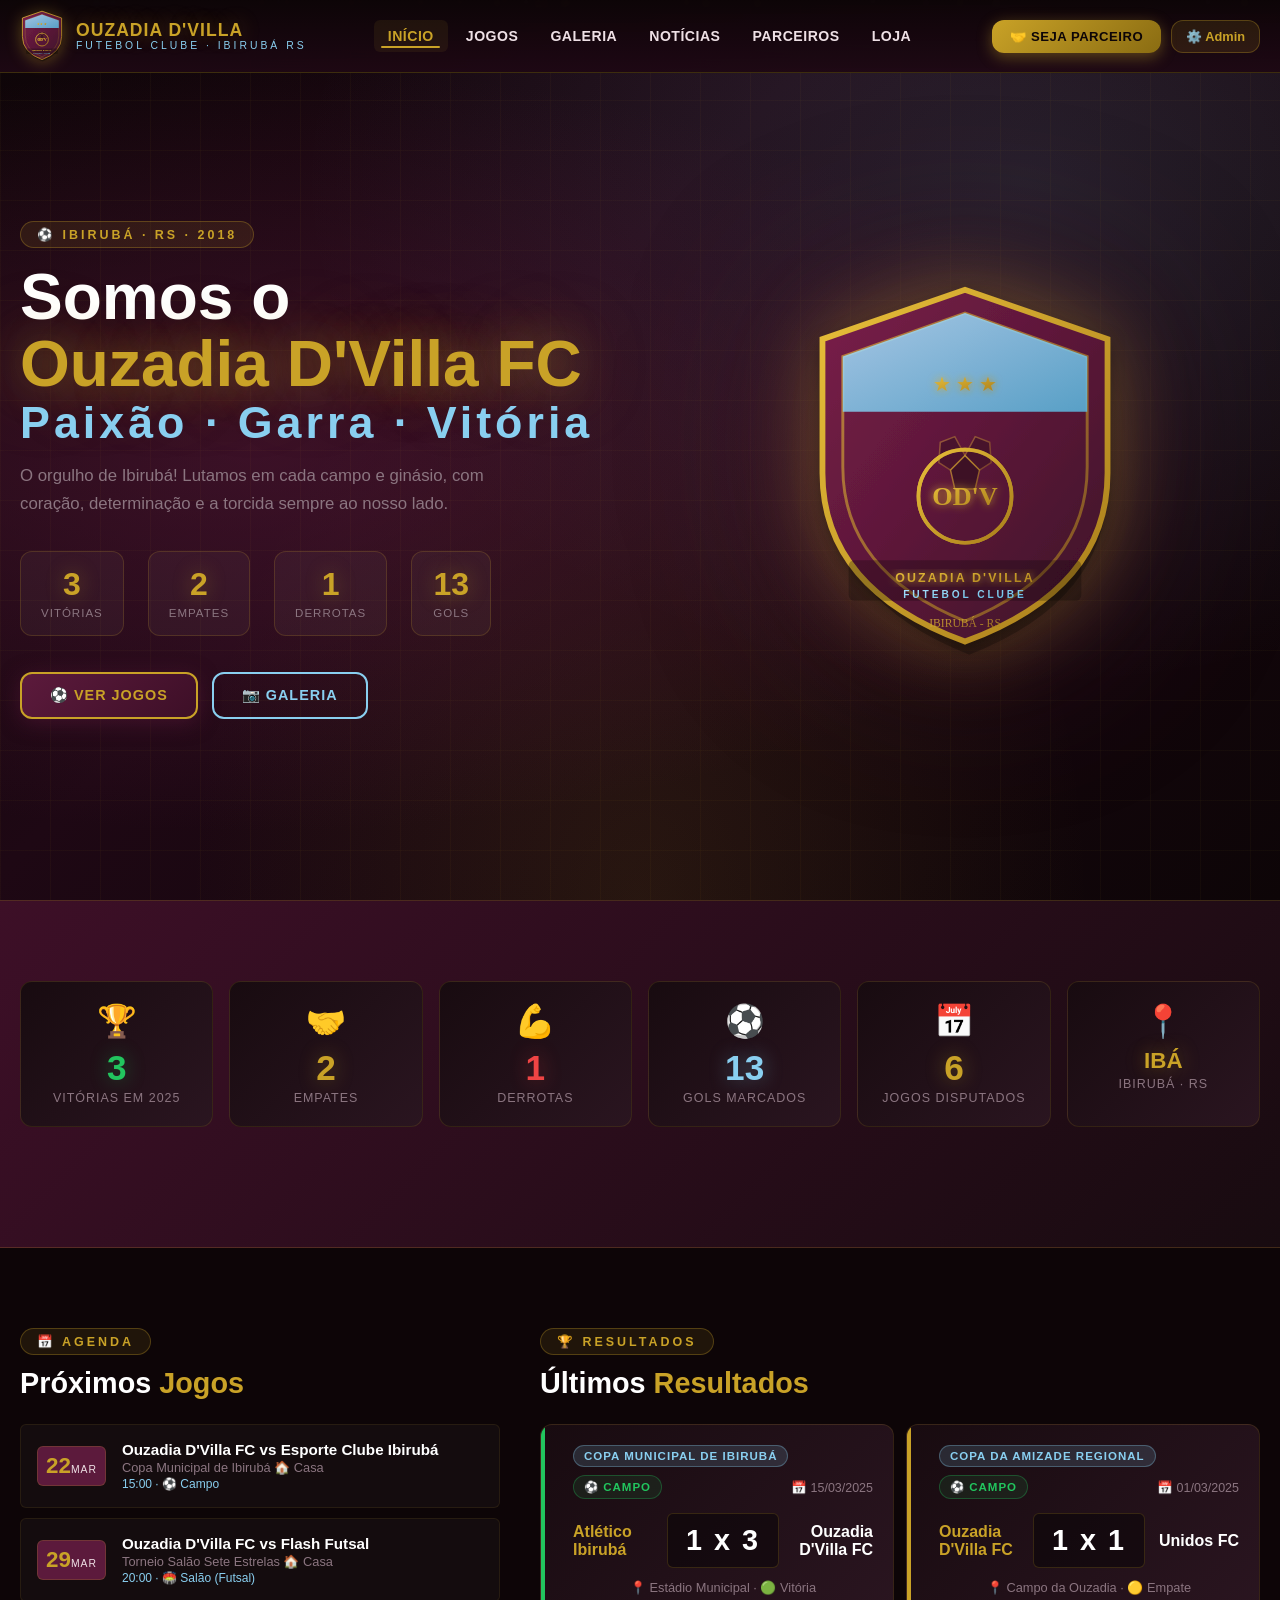
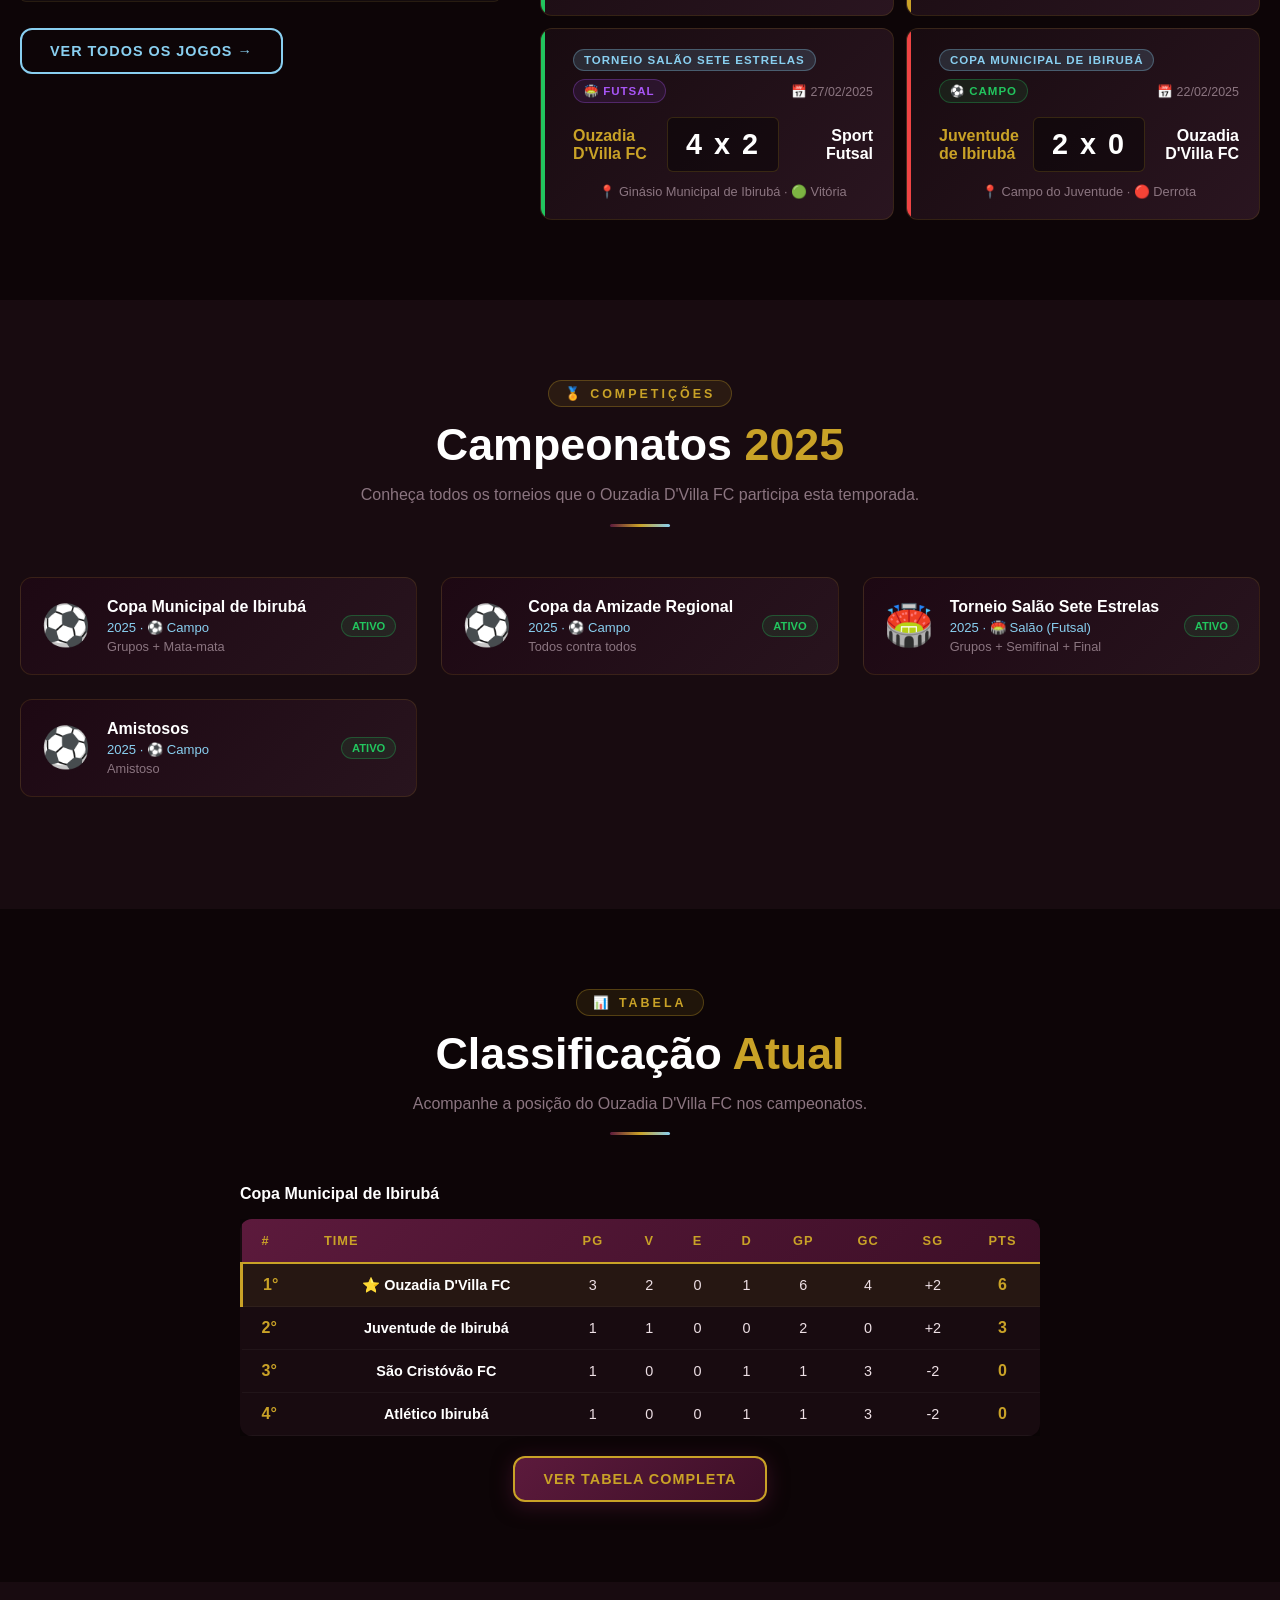
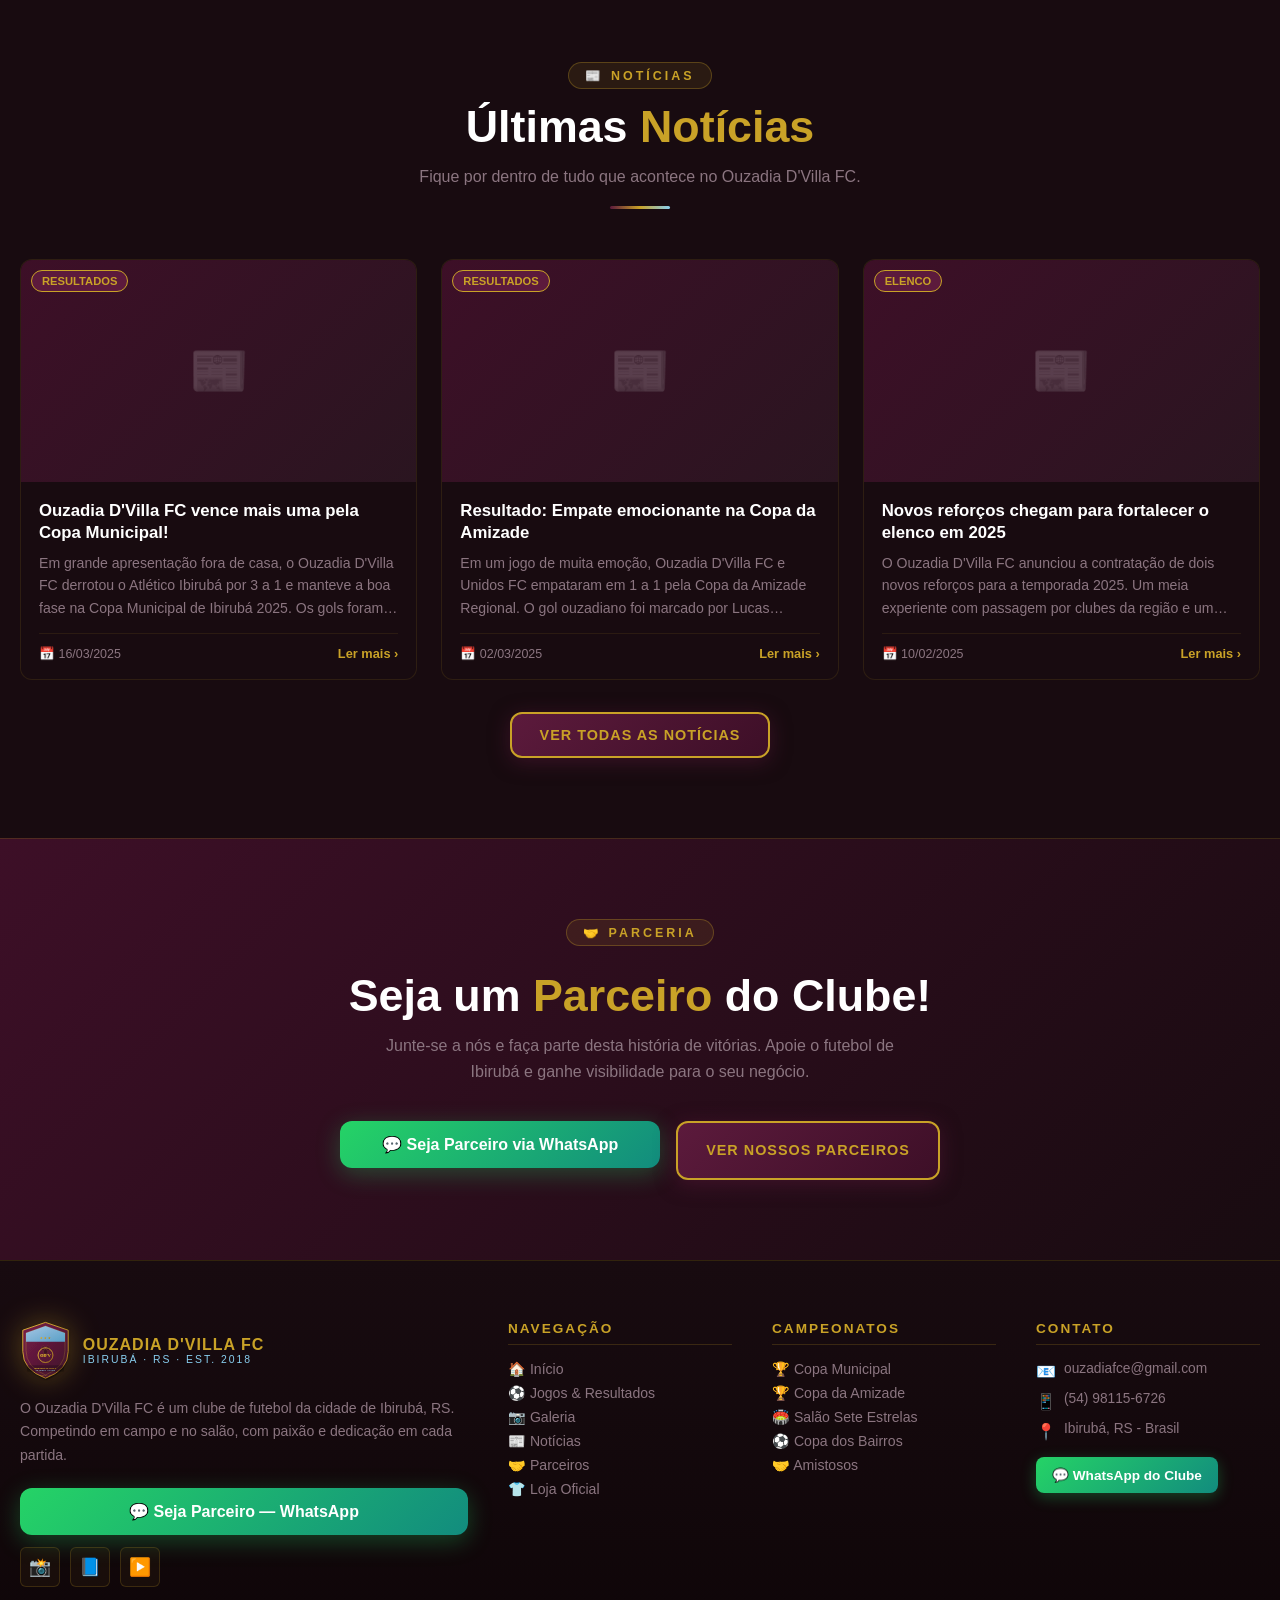
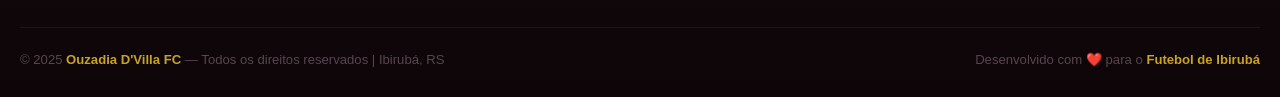
==== commit 9f2fbda7: "fix: responsividade mobile e botão de login visível - Adiciona botão de login (Área Admin) visível n" ====
--- a/index.html
+++ b/index.html
@@ -27,10 +27,13 @@
       <li><a href="noticias.html">Notícias</a></li>
       <li><a href="parceiros.html">Parceiros</a></li>
       <li><a href="produtos.html">Loja</a></li>
+      <li class="nav-mobile-sep"></li>
+      <li class="nav-mobile-only"><a href="https://wa.me/54981156726?text=Olá!%20Quero%20ser%20parceiro%20do%20Ouzadia%20D'Villa%20FC!" target="_blank" class="nav-mobile-parceiro">🤝 Seja Parceiro</a></li>
+      <li class="nav-mobile-only"><a href="admin/login.html" class="nav-mobile-login">⚙️ Área Admin</a></li>
     </ul>
     <div class="nav-actions">
       <a href="https://wa.me/54981156726?text=Olá!%20Quero%20ser%20parceiro%20do%20Ouzadia%20D'Villa%20FC!" target="_blank" class="btn-parceiro">🤝 Seja Parceiro</a>
-      <a href="admin/login.html" style="color:var(--gray-light);font-size:0.8rem;text-decoration:none;margin-left:8px">⚙️</a>
+      <a href="admin/login.html" class="btn-admin-nav">⚙️ Admin</a>
     </div>
     <button class="nav-toggle" aria-label="Menu">
       <span></span><span></span><span></span>
@@ -121,7 +124,7 @@
 
 <!-- PRÓXIMOS JOGOS & ÚLTIMOS RESULTADOS -->
 <section class="section">
-  <div style="display:grid;grid-template-columns:1fr 1.5fr;gap:40px;align-items:start">
+  <div class="games-results-grid">
     <!-- Próximos Jogos -->
     <div>
       <div class="section-header" style="text-align:left;margin-bottom:24px">
@@ -137,7 +140,7 @@
         <span class="section-tag">🏆 Resultados</span>
         <h2 class="section-title" style="font-size:1.8rem">Últimos <span>Resultados</span></h2>
       </div>
-      <div id="last-results" style="display:grid;grid-template-columns:1fr 1fr;gap:12px"></div>
+      <div id="last-results" class="results-grid"></div>
     </div>
   </div>
 </section>
--- a/css/style.css
+++ b/css/style.css
@@ -149,6 +149,26 @@
 
 .nav-actions { display: flex; align-items: center; gap: 10px; }
 
+.btn-admin-nav {
+  padding: 8px 14px;
+  background: rgba(201,162,39,0.12);
+  color: var(--gold);
+  border: 1px solid rgba(201,162,39,0.3);
+  border-radius: var(--radius);
+  font-weight: 700;
+  font-size: 0.8rem;
+  cursor: pointer;
+  text-decoration: none;
+  display: inline-flex;
+  align-items: center;
+  gap: 5px;
+  transition: var(--transition);
+}
+.btn-admin-nav:hover {
+  background: rgba(201,162,39,0.2);
+  border-color: var(--gold);
+}
+
 .btn-parceiro {
   padding: 9px 18px;
   background: linear-gradient(135deg, var(--gold) 0%, var(--gold-dark) 100%);
@@ -1992,6 +2012,23 @@
 .upcoming-champ { font-size: 0.8rem; color: var(--gray-light); margin-top: 2px; }
 .upcoming-venue { font-size: 0.75rem; color: var(--blue); margin-top: 2px; }
 
+/* ===== GRIDS DINÂMICOS ===== */
+.games-results-grid {
+  display: grid;
+  grid-template-columns: 1fr 1.5fr;
+  gap: 40px;
+  align-items: start;
+}
+.results-grid {
+  display: grid;
+  grid-template-columns: 1fr 1fr;
+  gap: 12px;
+}
+
+/* Mobile-only nav items */
+.nav-mobile-only { display: none; }
+.nav-mobile-sep { display: none; }
+
 /* ===== RESPONSIVE ===== */
 @media (max-width: 1024px) {
   .hero-content { grid-template-columns: 1fr; text-align: center; gap: 40px; }
@@ -2010,20 +2047,75 @@
     top: 72px; left: 0; right: 0;
     background: rgba(13,5,7,0.98);
     backdrop-filter: blur(20px);
-    padding: 16px 20px;
+    padding: 16px 20px 24px;
     border-bottom: 1px solid rgba(201,162,39,0.2);
     gap: 4px;
     z-index: 999;
+    max-height: calc(100vh - 72px);
+    overflow-y: auto;
   }
   .nav-links.open { display: flex; animation: slideDown 0.3s ease; }
   .nav-toggle { display: flex; }
   .nav-actions { display: none; }
+
+  /* Mostrar login e parceiro no menu mobile */
+  .nav-mobile-only { display: list-item; }
+  .nav-mobile-sep {
+    display: block;
+    height: 1px;
+    background: rgba(201,162,39,0.2);
+    margin: 8px 0;
+    list-style: none;
+  }
+  .nav-mobile-parceiro {
+    display: block !important;
+    padding: 12px 16px !important;
+    background: linear-gradient(135deg, var(--gold) 0%, var(--gold-dark) 100%) !important;
+    color: var(--dark) !important;
+    font-weight: 800 !important;
+    border-radius: var(--radius) !important;
+    text-align: center;
+    margin-top: 4px;
+  }
+  .nav-mobile-login {
+    display: block !important;
+    padding: 12px 16px !important;
+    background: rgba(201,162,39,0.1) !important;
+    color: var(--gold) !important;
+    border: 1px solid rgba(201,162,39,0.3) !important;
+    font-weight: 700 !important;
+    border-radius: var(--radius) !important;
+    text-align: center;
+    margin-top: 6px;
+  }
+
   .grid-3, .grid-2 { grid-template-columns: 1fr; }
   .grid-4 { grid-template-columns: repeat(2, 1fr); }
   .footer-grid { grid-template-columns: 1fr; }
   .section { padding: 50px 16px; }
+  .section-full .section { padding: 50px 16px; }
   .tabs { overflow-x: auto; flex-wrap: nowrap; }
   .hero-stats { flex-wrap: wrap; justify-content: center; }
+
+  /* Grids dinâmicos — empilhar no mobile */
+  .games-results-grid {
+    grid-template-columns: 1fr;
+    gap: 40px;
+  }
+  .results-grid {
+    grid-template-columns: 1fr;
+  }
+
+  /* Hero mobile */
+  .hero-content { padding: 90px 16px 50px; }
+  .hero-actions { flex-wrap: wrap; gap: 10px; }
+  .hero-actions a { flex: 1; min-width: 130px; text-align: center; justify-content: center; }
+
+  /* Stats counter */
+  .stats-grid { grid-template-columns: repeat(2, 1fr) !important; gap: 10px; }
+
+  /* Seções */
+  .section-title { font-size: 1.8rem !important; }
 }
 
 @media (max-width: 480px) {
@@ -2031,4 +2123,10 @@
   .game-score { gap: 8px; }
   .partner-actions { flex-direction: column; }
   .product-actions { flex-direction: column; }
-}
+  .stats-grid { grid-template-columns: repeat(3, 1fr) !important; }
+  .stat-card { padding: 16px 8px !important; }
+  .stat-card .val { font-size: 1.6rem !important; }
+  .hero-stat { padding: 10px 14px; min-width: 65px; }
+  .hero-stat .num { font-size: 1.5rem; }
+  .section { padding: 40px 14px; }
+}
